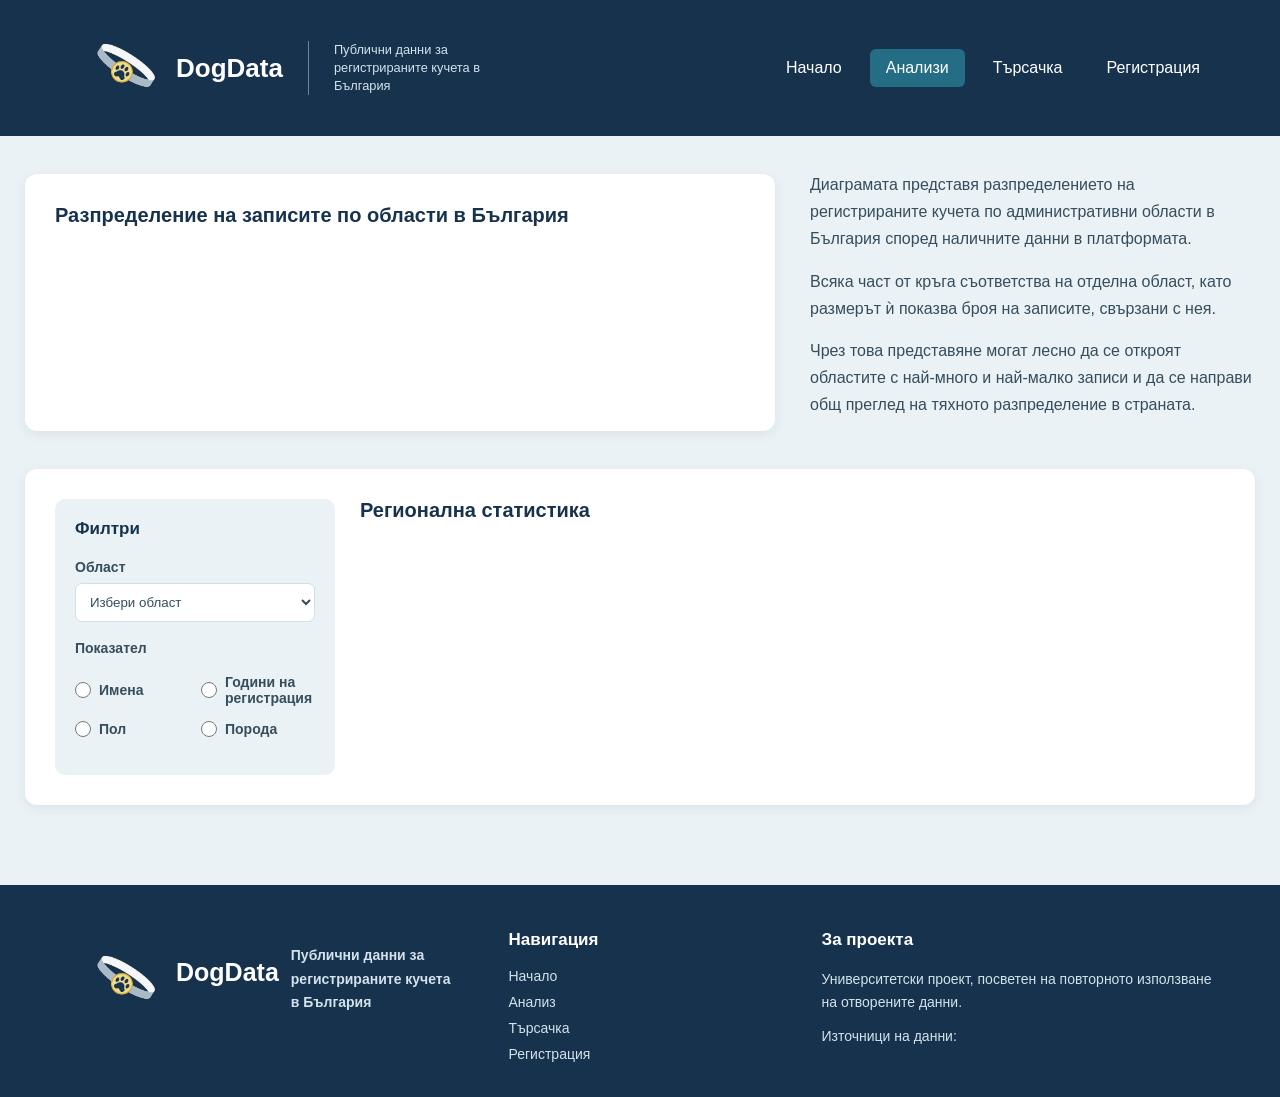
==== analyses.html @ 986627cc "Update search page and create analyses page" ====
<!DOCTYPE html>
<html lang="bg">

<head>
    <meta charset="UTF-8">
    <meta name="viewport" content="width=device-width, initial-scale=1.0">

    <title>
        DogData | Анализи
    </title>
    <!--Obshti stilove-->
    <link rel="stylesheet" href="css/style.css">
    <!--Стил на страницаа анализ-->
    <link rel="stylesheet" href="css/analyses.css">
</head>

<body>

    <header class="site-header">
        <div class="container">

            <a href="index.html" class="logo">
                <img src="images/logo.png" alt="DogData logo">
                DogData
            </a>

            <p class="header-description">
                Публични данни за регистрираните кучета в България
            </p>

            <nav class="main-nav">
                <a href="index.html">Начало</a>
                <a href="analyses.html" class="active">Анализи</a>
                <a href="search.html">Търсачка</a>
                <a href="registration.html">Регистрация</a>
            </nav>
        </div>
    </header>

    <main class="analyses-page">

        <div class="analyses-container">

            <section class="national-statistics">
                <div class="national-chart-card">
                    <h2>Разпределение на записите по области в България</h2>
                    <canvas id="nationalChart"></canvas>
                </div>

                <div class="national-description">
                     <p>
                        Диаграмата представя разпределението на регистрираните
                        кучета по административни области в България според
                        наличните данни в платформата.
                    </p>

                    <p>
                        Всяка част от кръга съответства на отделна област,
                        като размерът ѝ показва броя на записите,
                        свързани с нея.
                    </p>

                    <p>
                        Чрез това представяне могат лесно да се откроят
                        областите с най-много и най-малко записи и да се
                        направи общ преглед на тяхното разпределение в страната.
                    </p>
                </div>
            </section>

            <section class="regional-statistics">

    <div class="regional-content">

        <!-- Вътрешна карта с филтри -->
        <div class="regional-filters-card">
            <h3>Филтри</h3>

            <!--Izbor na oblast-->
            <div class="filter-group">
                <label for="regionSelect">Област</label>
                <select id="regionSelect">
                    <option value="">Избери област</option>
                </select>
            </div>

            <!--types of diagrams-->
            <div class="filter-group">
                <label>Показател</label>

                 <div class="filter-options">

            <label class="filter-option">
                <input type="radio" name="chartFilter" value="name">
                <span>Имена</span>
            </label>

            <label class="filter-option">
                <input type="radio" name="chartFilter" value="year">
                <span>Години на регистрация</span>
            </label>

            <label class="filter-option">
                <input type="radio" name="chartFilter" value="gender">
                <span>Пол</span>
            </label>

            <label class="filter-option">
                <input type="radio" name="chartFilter" value="breed">
                <span>Порода</span>
            </label>

        </div>
            </div>
        </div>

        <!-- Регионална диаграма -->
        <div class="regional-chart">
            <h2>Регионална статистика</h2>
            <canvas id="regionalChart"></canvas>
        </div>

    </div>

</section>

        </div>

    </main>

    <footer class="site-footer">
        <div class="footer-container">
            <!--first colon-->
            <div class="footer-about">
                <a href="index.html" class="logo">
                    <img src="images/logo.png" alt="DogData logo">
                    <h2>DogData</h2>


                    <p>
                        Публични данни за регистрираните кучета
                        в България
                    </p>
                </a>
            </div>
            <!--second colon-->
            <div class="footer-navigation">
                <h3>Навигация</h3>

                <a href="index.html">Начало</a>
                <a href="analyses.html">Анализ</a>
                <a href="search.html">Търсачка</a>
                <a href="registration.html">Регистрация</a>
            </div>

            <!--third colon-->
            <div class="footer-project">
                <h3>За проекта</h3>
                <!--add info-->
                <p>
                    Университетски проект, посветен на
                    повторното използване на отворените данни.
                </p>
                <!--add sources-->
                <p>Източници на данни:</p>
            </div>

        </div>

    </footer>


</body>
</html>
---- css/style.css ----
/*Osnovni nastroiki*/
*{
    margin: 0;
    padding: 0;
    box-sizing: border-box;
}

body {
    font-family: Arial, Helvetica, sans-serif;
    background-color: #EAF2F5;
}

/*Navigacia na lentata*/
.site-header{
    background-color: #17324D;
    padding: 18px 0;
}

/*Container za logoto i butonite */
.container{
    width: 90%;
    max-width: 1200px;
    margin: 0 auto;
    display: flex;
    justify-content: space-between;
    align-items: center;
    gap: 25px;
}

/*logo*/
.logo{
    display: flex;
    align-items: center;
    gap: 12px;
    color: #FFFFFF;
    font-size: 26px;
    font-weight: bold;
    text-decoration: none;
}

.logo img {

    width: 100px;
    height: 100px;
    object-fit: contain;
    transform: scale(1.4);
    transform-origin: left center;
}

/*Кратко описание до логото*/
.header-description{
    color: #D3E2EB;
    font-size: clamp(11px,1vw,14px);
    line-height: 1.4;
    max-width: 230px;
    margin: 0;
    padding-left: 25px;
    border-left: 1px solid rgba(255, 255, 255, 0.4);
    flex: 0 1 230px;
}

.main-nav{
    display: flex;
    gap: 12px;
    margin-left: auto;
}

@media (max-width:900px){
    .container{
        flex-wrap: wrap;
        justify-content: flex-start;
        row-gap: 15px;
    }

    .header-description{
        flex: 1 1 0;
        max-width: none;
        min-width: 0;
        margin: 0;
    }

    .main-nav{
        width: 100%;
        justify-content: center;
        flex-wrap: wrap;
        margin-left: 0;
    }
}


/*navigacionni butoni*/
.main-nav{
    display: flex;
    gap: 12px;
}

.main-nav a {
    color: #FFFFFF;
    text-decoration: none;
    padding: 10px 16px;
    border-radius: 6px;
    transition: background-color 0.3s;
}

.main-nav a:hover{
    background-color: #256D85;
}

/* Efect pri posochvane */
.main-nav a.active {
    background-color: #256D85;
}

/*Основна секция*/
.hero-section{
    width: 90%;
    max-width: 1200px;
    margin: 60px auto;
    display: flex;
    align-items: center;
    gap: 60px;
}

/*left part*/
.info-cards{
    flex: 1;
    display: flex;
    flex-direction: column;
    gap: 25px;
}

/*Външен вид на картите*/
.info-card{
    background-color: #FFFFFF;
    padding: 30px;
    border-radius: 12px;
    box-shadow: 0 4px 15px rgba(0, 0, 0, 0.06);
}

/*icona*/
.card-icon{
    font-size: 30px;
    margin-bottom: 12px;
}

/*Заглавие на картата*/
.info-card h2{
    color: #17324D;
    font-size: 21px;
    margin-bottom: 15px;
}

/*Голямо число или факт*/
.card-number{
    color: #256D85;
    font-size: 32px;
    font-weight: bold;
    margin-bottom: 10px;
}

/*Описание на картата*/
.card-description{
    color: #64748B;
    font-size: 14px;
    line-height: 1.6;
}

/*right part*/
.hero-content{
    flex: 1.2;
}

/*Снимка*/
.hero-image{
    width: 100%;
    height: 300px;
    object-fit: cover;
    border-radius: 12px;
    margin-bottom: 25px;
}

/*Zaglavie do snimkata*/
.hero-content h1{
    color: #526474;
    font-size: 16px;
    line-height: 1.7;
}

/*Описание*/
.hero-content p {
    color: #526474;
    font-size: 16px;
    line-height: 1.7;
}

/*footer*/
.site-footer{
    background-color: #17324D;
    color: #FFFFFF;
    margin-top: 80px;
    padding: 45px 0 0;
}

.footer-container{
    width: 90%;
    max-width: 1200px;
    margin: 0 auto;
    padding-bottom: 35px;
    display: grid;
    grid-template-columns: 1.2fr 0.8fr 1.2fr;
    gap: 50px;
}

.footer-about h2{
    font-size: 25px;
    margin-bottom: 15px;
}

.footer-container h3{
    font-size: 17px;
    margin-bottom: 18px;
}

.footer-container p {
    color: #D3E2EB;
    font-size: 14px;
    line-height: 1.7;
}

.footer-navigation{
    display: flex;
    flex-direction: column;
    align-items: flex-start;
    gap: 10px;
}

.footer-navigation h3{
    margin-bottom: 8px;
}

.footer-navigation a{
    color: #D3E2EB;
    text-decoration: none;
    font-size: 14px;
    transition: color 0.3s;
}

.footer-project p + p{
    margin-top: 10px;
}
.footer-bottom{
    border-top: 1px solid rgba(255, 255, 255, 0.15);
    text-align: center;
    padding: 18px 5%;
}

.footer-bottom p{
    color: #AFC2D0;
    font-size: 12px;
}


#dogsTable{
    border: 1px solid #17324D;
}
---- css/analyses.css ----
.national-statistics {
    display: grid;
    grid-template-columns: minmax(0, 750px) minmax(0, 1fr);
    gap: 35px;
    align-items: center;
    width: 100%;
    margin: 35px 0;
    padding: 0 25px;
}

.national-chart-card {
    background-color: #FFFFFF;
    padding: 30px;
    border-radius: 12px;
    box-shadow: 0 3px 12px rgba(23, 50, 77, 0.08);
}

.national-chart-card h2 {
    color: #17324D;
    font-size: 20px;
    margin: 0 0 20px;
}

/*Text*/
.national-description {
    color: #354D5D;
    font-size: 16px;
    line-height: 1.7;
}

.national-description p {
    margin: 0 0 15px;
}

/* Голяма външна карта */
.regional-statistics {
    width: 100%;
    margin: 35px 0;
    padding: 0 25px;
}

.regional-content {
    display: grid;
    grid-template-columns: 280px minmax(0, 1fr);
    gap: 25px;
    align-items: start;

    background-color: #FFFFFF;
    padding: 30px;
    border-radius: 12px;
    box-shadow: 0 3px 12px rgba(23, 50, 77, 0.08);
}

/* Лява част с диаграмата */
.regional-chart h2 {
    color: #17324D;
    font-size: 20px;
    margin: 0 0 25px;
}

/* Вътрешна карта с филтри */
.regional-filters-card {
    background-color: #EAF2F5;
    padding: 20px;
    border-radius: 10px;
}

.regional-filters-card h3 {
    color: #17324D;
    font-size: 17px;
    margin: 0 0 20px;
}

/* Полета за избор */
.filter-group {
    display: flex;
    flex-direction: column;
    gap: 8px;
    margin-bottom: 18px;
}

.filter-group label {
    color: #354D5D;
    font-size: 14px;
    font-weight: 600;
}

.filter-group select {
    width: 100%;
    padding: 10px;
    border: 1px solid #D2DEE5;
    border-radius: 7px;
    background-color: #FFFFFF;
    color: #354D5D;
}

/* Двете колони с отметки */
.filter-options {
    display: grid;
    grid-template-columns: repeat(2, minmax(0, 1fr));
    gap: 15px 12px;
    margin-top: 10px;
}

/* Отделна опция */
.filter-option {
    display: flex;
    align-items: center;
    gap: 8px;
    color: #354D5D;
    font-size: 14px;
    cursor: pointer;
}

/* Самата отметка */
.filter-option input[type="radio"] {
    width: 16px;
    height: 16px;
    margin: 0;
    accent-color: #256D85;
    cursor: pointer;
    flex-shrink: 0;
}
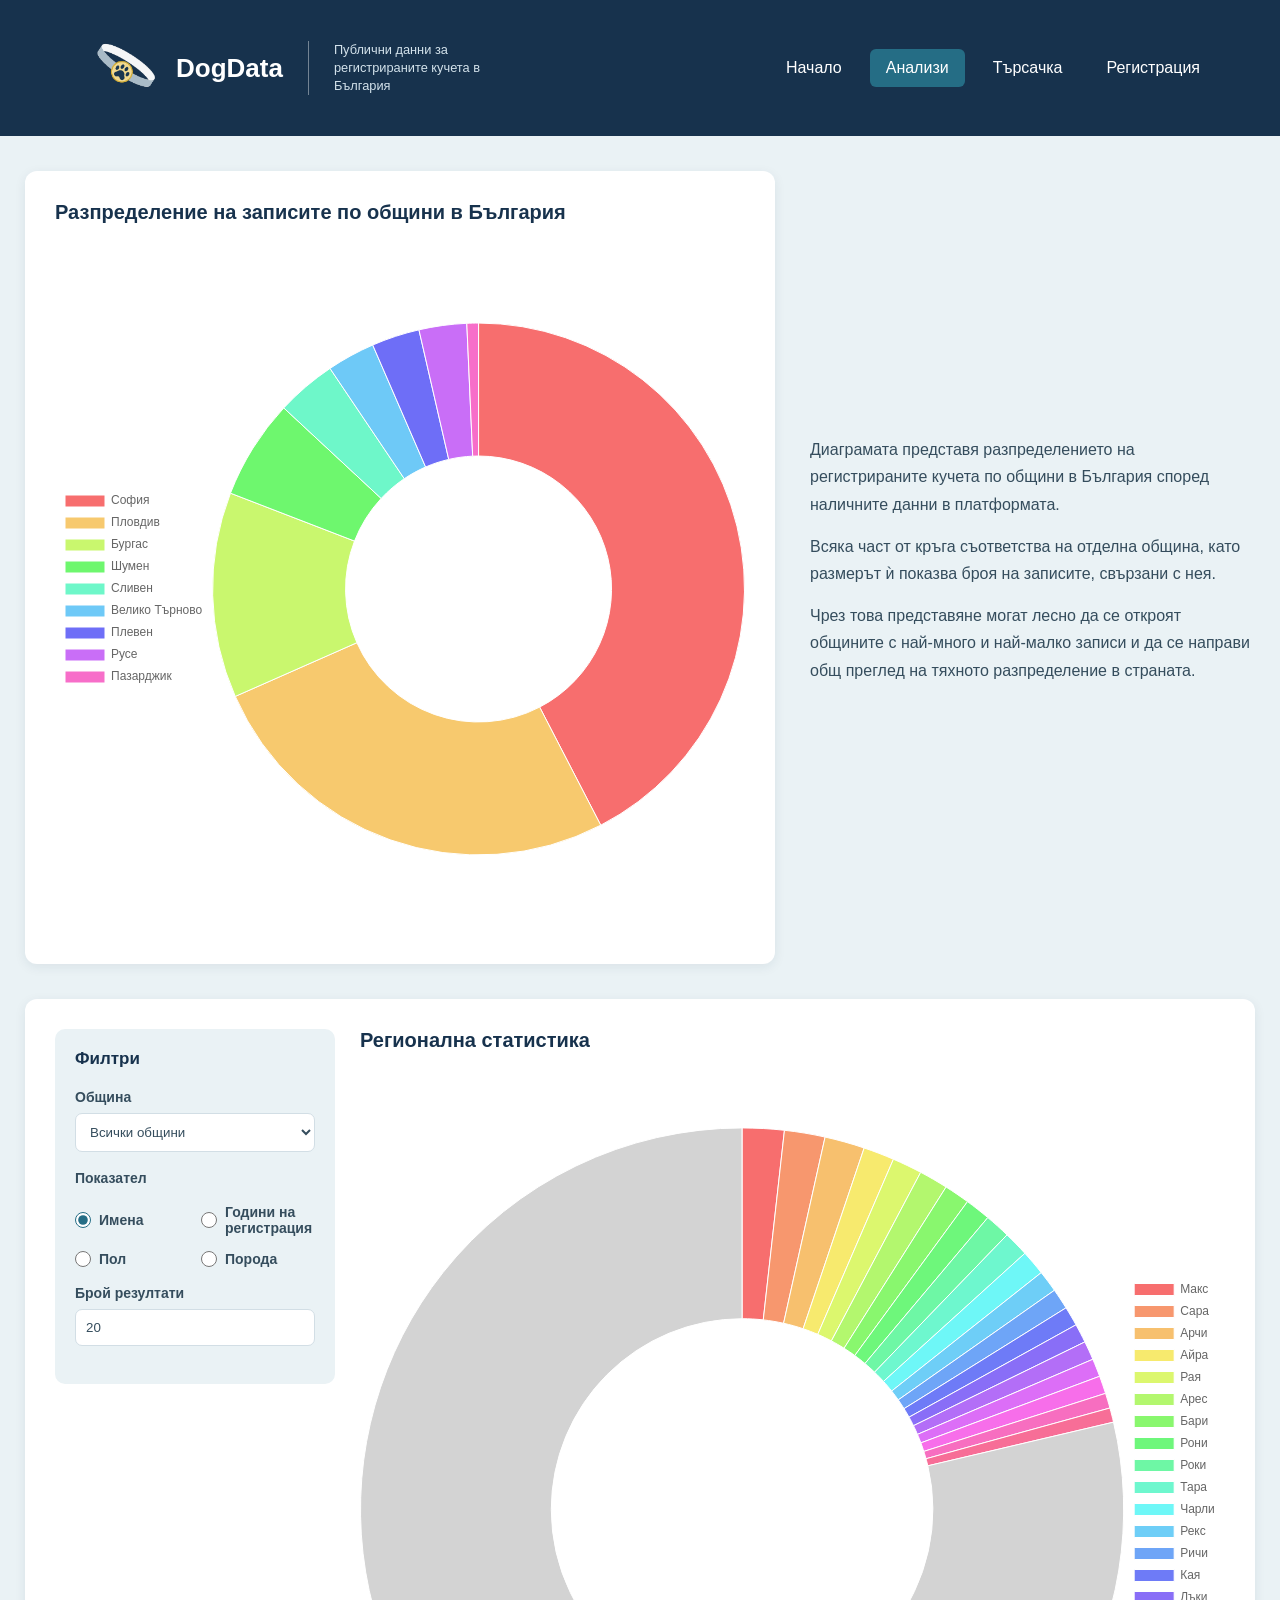
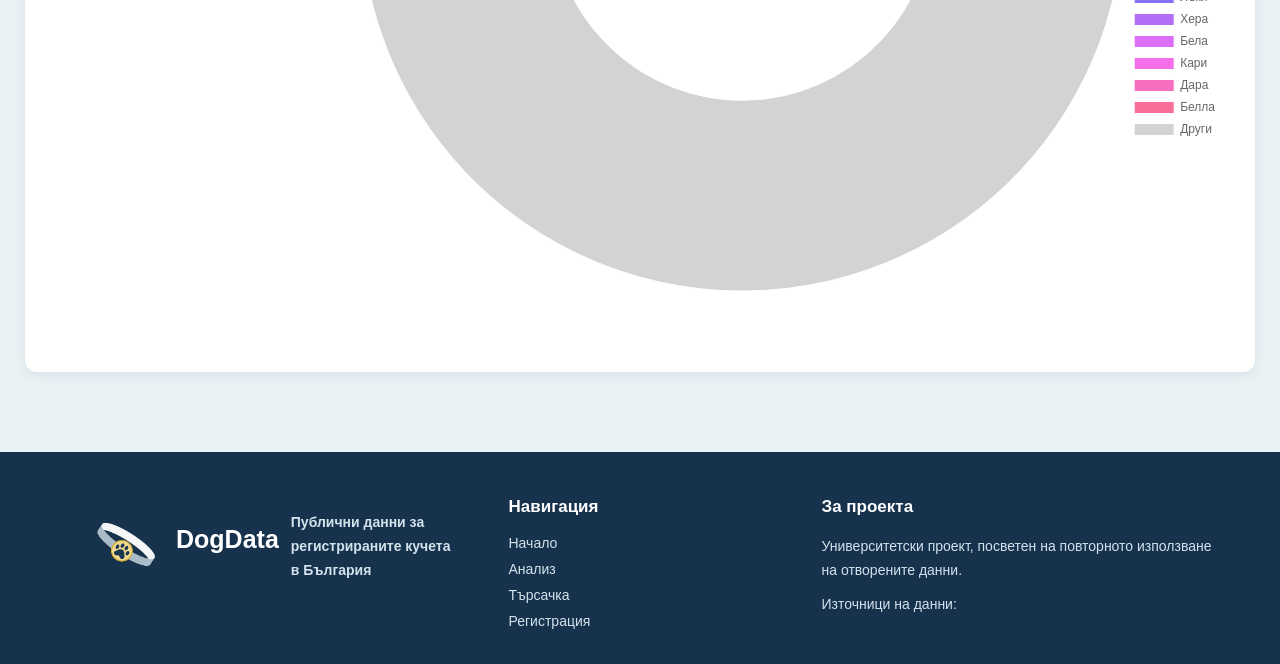
==== commit 37697ae9: "Added analyses functionality" ====
--- a/analyses.html
+++ b/analyses.html
@@ -43,26 +43,26 @@
 
             <section class="national-statistics">
                 <div class="national-chart-card">
-                    <h2>Разпределение на записите по области в България</h2>
+                    <h2>Разпределение на записите по общини в България</h2>
                     <canvas id="nationalChart"></canvas>
                 </div>
 
                 <div class="national-description">
-                     <p>
+                    <p>
                         Диаграмата представя разпределението на регистрираните
-                        кучета по административни области в България според
+                        кучета по общини в България според
                         наличните данни в платформата.
                     </p>
 
                     <p>
-                        Всяка част от кръга съответства на отделна област,
+                        Всяка част от кръга съответства на отделна община,
                         като размерът ѝ показва броя на записите,
                         свързани с нея.
                     </p>
 
                     <p>
                         Чрез това представяне могат лесно да се откроят
-                        областите с най-много и най-малко записи и да се
+                        общините с най-много и най-малко записи и да се
                         направи общ преглед на тяхното разпределение в страната.
                     </p>
                 </div>
@@ -70,63 +70,79 @@
 
             <section class="regional-statistics">
 
-    <div class="regional-content">
+                <div class="regional-content">
 
-        <!-- Вътрешна карта с филтри -->
-        <div class="regional-filters-card">
-            <h3>Филтри</h3>
+                    <!-- Вътрешна карта с филтри -->
+                    <div class="regional-filters-card">
+                        <h3>Филтри</h3>
 
-            <!--Izbor na oblast-->
-            <div class="filter-group">
-                <label for="regionSelect">Област</label>
-                <select id="regionSelect">
-                    <option value="">Избери област</option>
-                </select>
-            </div>
+                        <!--Izbor na oblast-->
+                        <div class="filter-group">
+                            <label for="regionSelect">Община</label>
+                            <select id="regionSelect" onchange="updateRegionalChart()">
+                                <option value="%">Всички общини</option>
+                            </select>
+                        </div>
 
-            <!--types of diagrams-->
-            <div class="filter-group">
-                <label>Показател</label>
+                        <!--types of diagrams-->
+                        <div class="filter-group">
+                            <label>Показател</label>
 
-                 <div class="filter-options">
+                            <div class="filter-options">
 
-            <label class="filter-option">
-                <input type="radio" name="chartFilter" value="name">
-                <span>Имена</span>
-            </label>
+                                <label class="filter-option">
+                                    <input type="radio" name="chartFilter" value="name" onchange="updateRegionalChart()"
+                                        checked>
+                                    <span>Имена</span>
+                                </label>
 
-            <label class="filter-option">
-                <input type="radio" name="chartFilter" value="year">
-                <span>Години на регистрация</span>
-            </label>
+                                <label class="filter-option">
+                                    <input type="radio" name="chartFilter" value="year"
+                                        onchange="updateRegionalChart()">
+                                    <span>Години на регистрация</span>
+                                </label>
 
-            <label class="filter-option">
-                <input type="radio" name="chartFilter" value="gender">
-                <span>Пол</span>
-            </label>
+                                <label class="filter-option">
+                                    <input type="radio" name="chartFilter" value="gender"
+                                        onchange="updateRegionalChart()">
+                                    <span>Пол</span>
+                                </label>
 
-            <label class="filter-option">
-                <input type="radio" name="chartFilter" value="breed">
-                <span>Порода</span>
-            </label>
+                                <label class="filter-option">
+                                    <input type="radio" name="chartFilter" value="breed"
+                                        onchange="updateRegionalChart()">
+                                    <span>Порода</span>
+                                </label>
 
-        </div>
-            </div>
-        </div>
+                            </div>
+                        </div>
 
-        <!-- Регионална диаграма -->
-        <div class="regional-chart">
-            <h2>Регионална статистика</h2>
-            <canvas id="regionalChart"></canvas>
-        </div>
+                        <!-- Брой резултати -->
+                        <div class="filter-group">
+                            <label for="limitInput">Брой резултати</label>
 
-    </div>
+                            <input type="text" id="limitInput" placeholder="Лимит..." oninput="updateRegionalChart()"
+                                value="20">
+                        </div>
+                    </div>
 
-</section>
+                    <!-- Регионална диаграма -->
+                    <div class="regional-chart">
+                        <h2>Регионална статистика</h2>
+                        <canvas id="regionalChart"></canvas>
+                    </div>
+
+                </div>
+
+            </section>
 
         </div>
 
     </main>
+
+    <script src="libs/chart.umd.min.js"></script>
+    <script src="libs/sql-wasm-inline.js"></script>
+    <script src="scripts/analyses.js"></script>
 
     <footer class="site-footer">
         <div class="footer-container">
@@ -171,4 +187,5 @@
 
 
 </body>
+
 </html>
--- a/css/analyses.css
+++ b/css/analyses.css
@@ -85,6 +85,7 @@
     font-weight: 600;
 }
 
+.filter-group input,
 .filter-group select {
     width: 100%;
     padding: 10px;
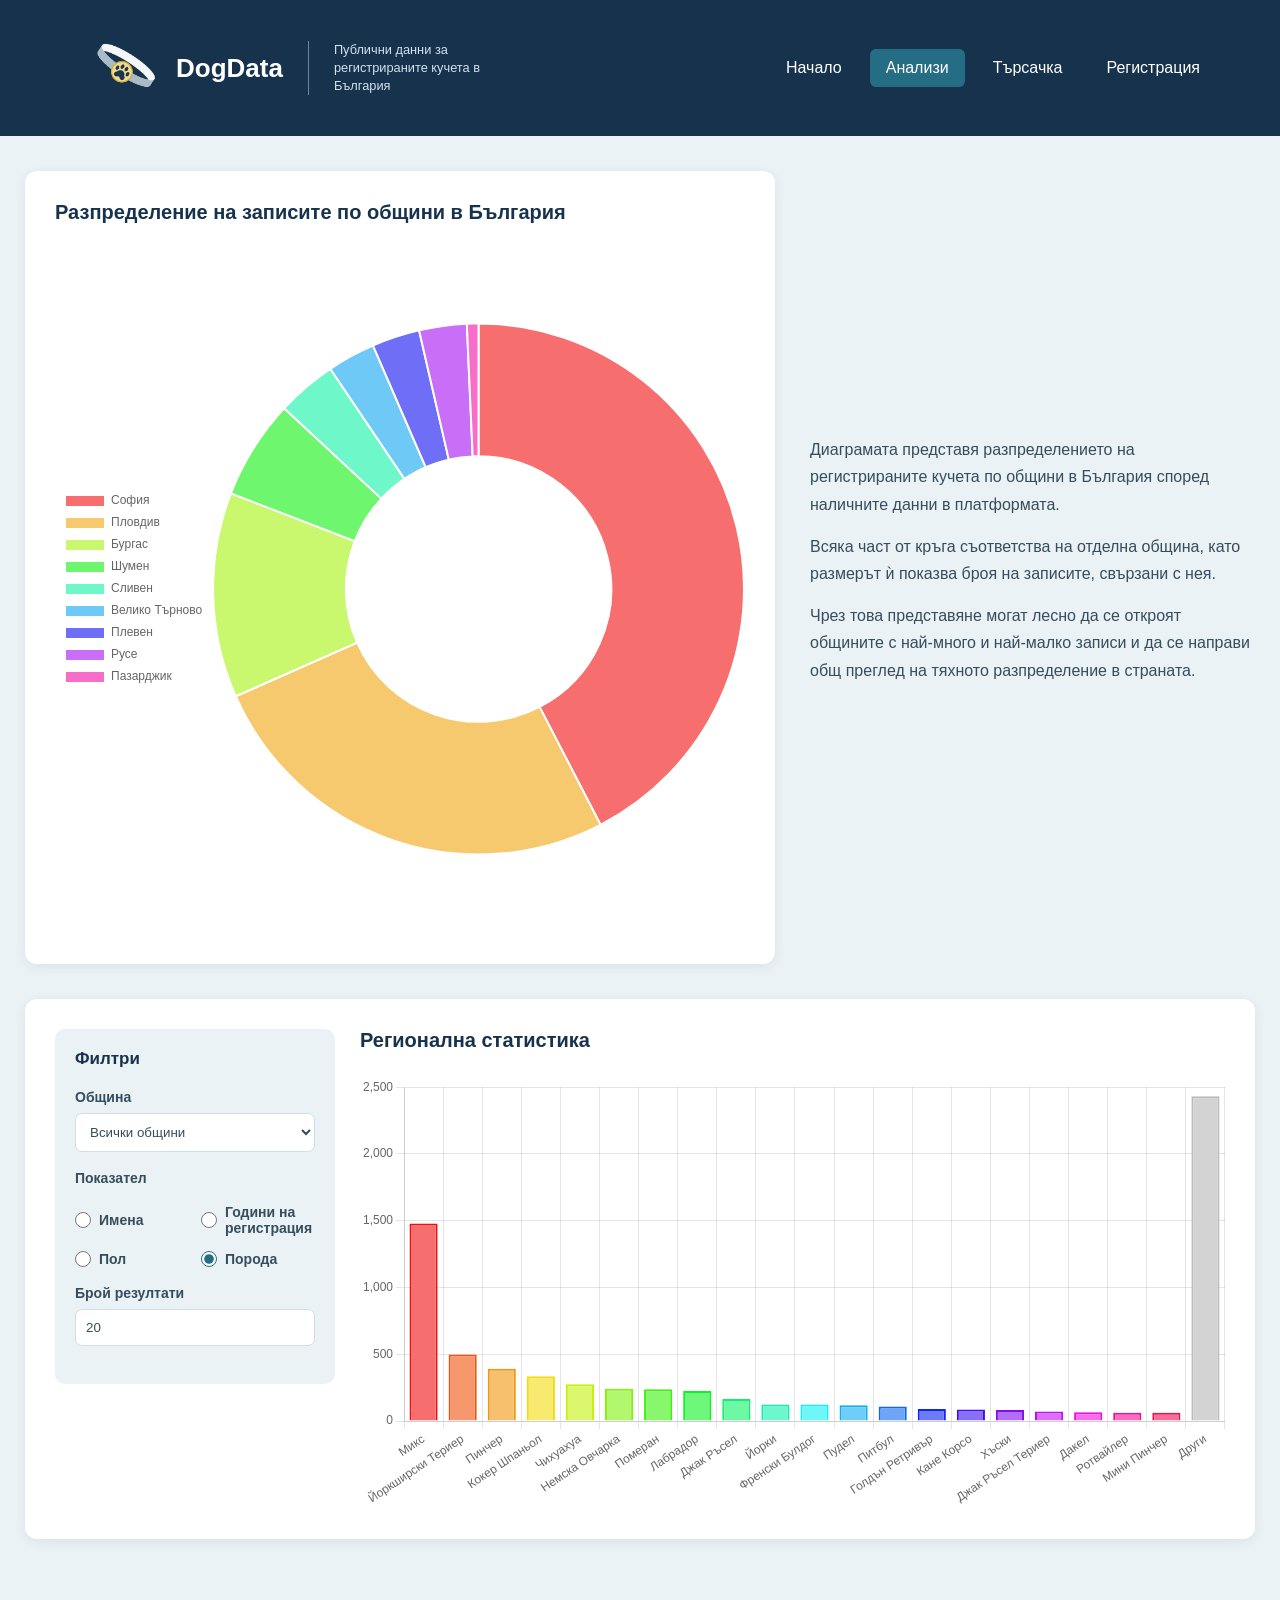
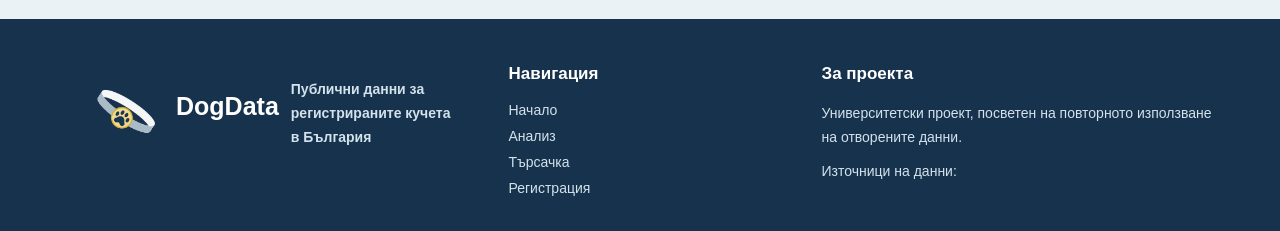
==== commit 8e2406db: "Different analysis filters now show different chart types" ====
--- a/analyses.html
+++ b/analyses.html
@@ -91,8 +91,8 @@
                             <div class="filter-options">
 
                                 <label class="filter-option">
-                                    <input type="radio" name="chartFilter" value="name" onchange="updateRegionalChart()"
-                                        checked>
+                                    <input type="radio" name="chartFilter" value="name"
+                                        onchange="updateRegionalChart()">
                                     <span>Имена</span>
                                 </label>
 
@@ -110,7 +110,7 @@
 
                                 <label class="filter-option">
                                     <input type="radio" name="chartFilter" value="breed"
-                                        onchange="updateRegionalChart()">
+                                        onchange="updateRegionalChart()" checked>
                                     <span>Порода</span>
                                 </label>
 
--- a/css/analyses.css
+++ b/css/analyses.css
@@ -56,6 +56,11 @@
     color: #17324D;
     font-size: 20px;
     margin: 0 0 25px;
+}
+
+.regional-content canvas {
+    max-height: 500px;
+    width: 100%;
 }
 
 /* Вътрешна карта с филтри */
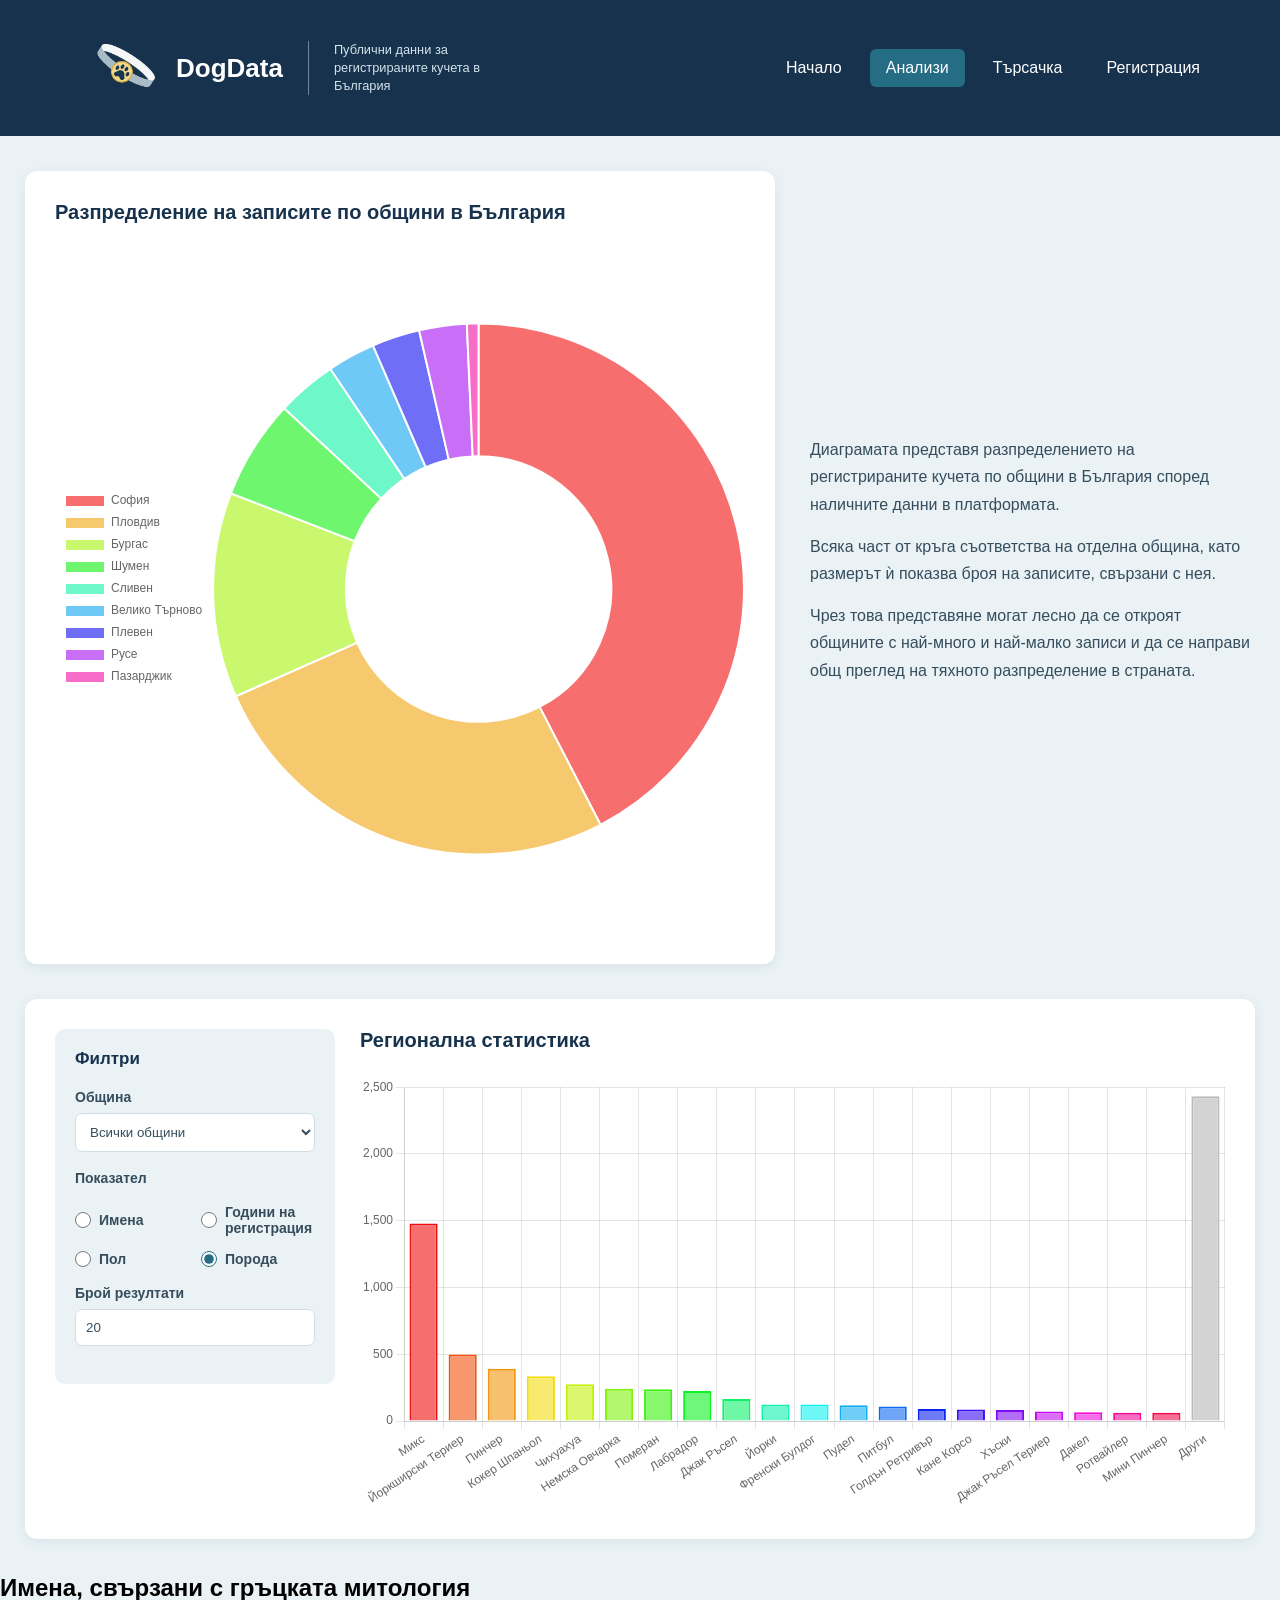
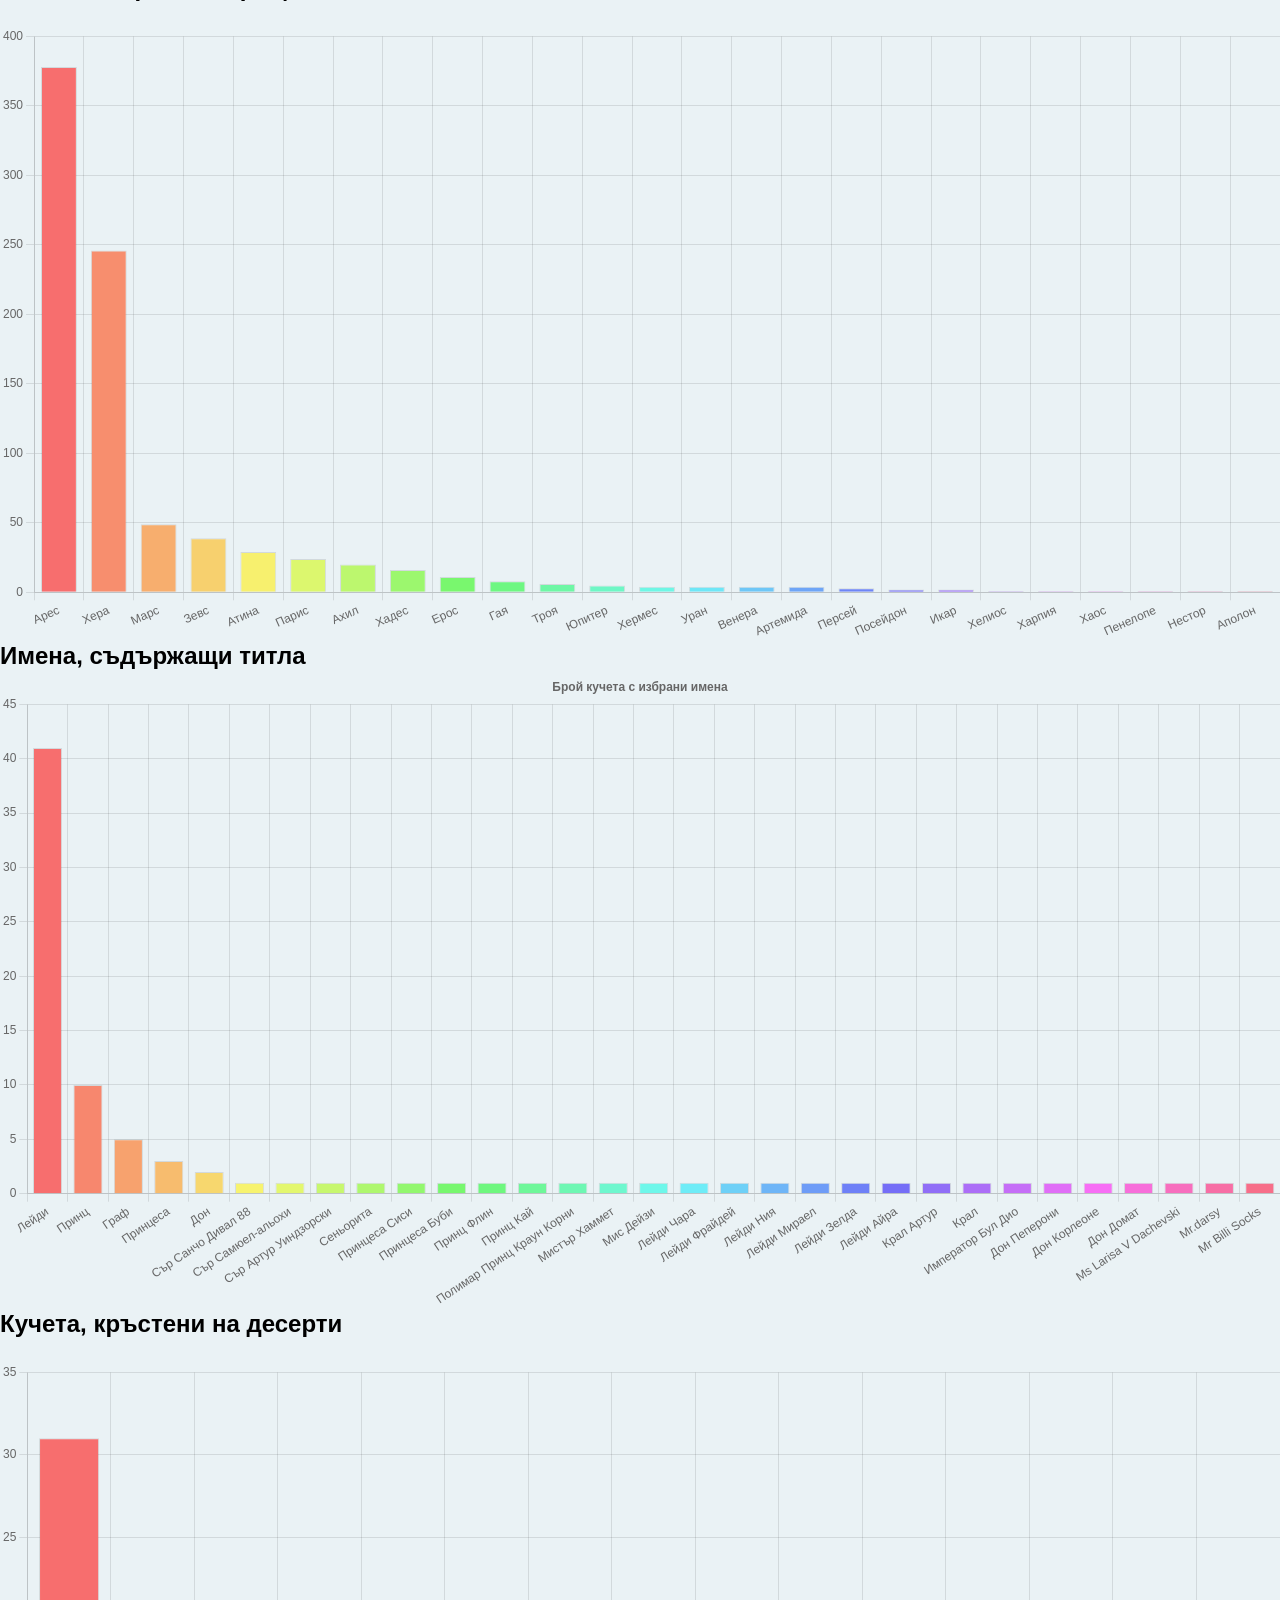
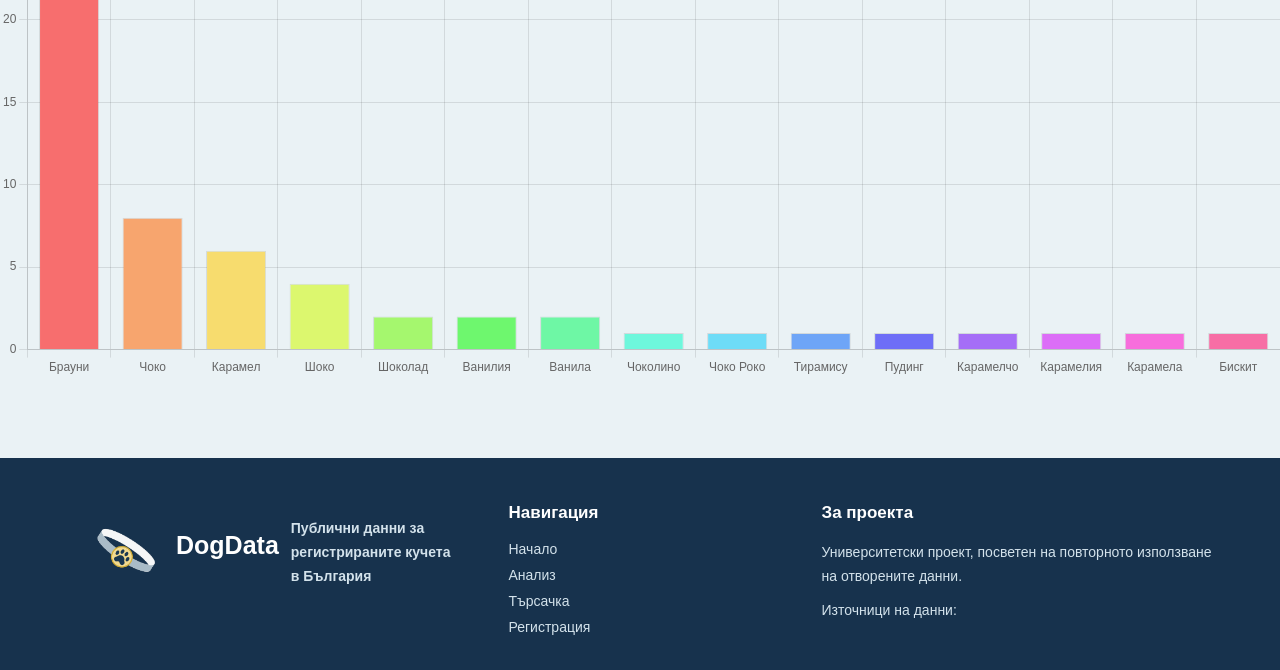
==== commit 9673805a: "Added some name analyses" ====
--- a/analyses.html
+++ b/analyses.html
@@ -134,6 +134,21 @@
 
                 </div>
 
+            </section>
+
+            <section class="name-statistics">
+                <div class="name-content">
+                    <h2>Имена, свързани с гръцката митология</h2>
+                    <canvas id="greekChart"></canvas>
+
+                    <h2>Имена, съдържащи титла</h2>
+                    <canvas id="royalTitleChart"></canvas>
+
+                    <h2>Кучета, кръстени на десерти</h2>
+                    <canvas id="dessertChart"></canvas>
+                </div>
+
+               
             </section>
 
         </div>
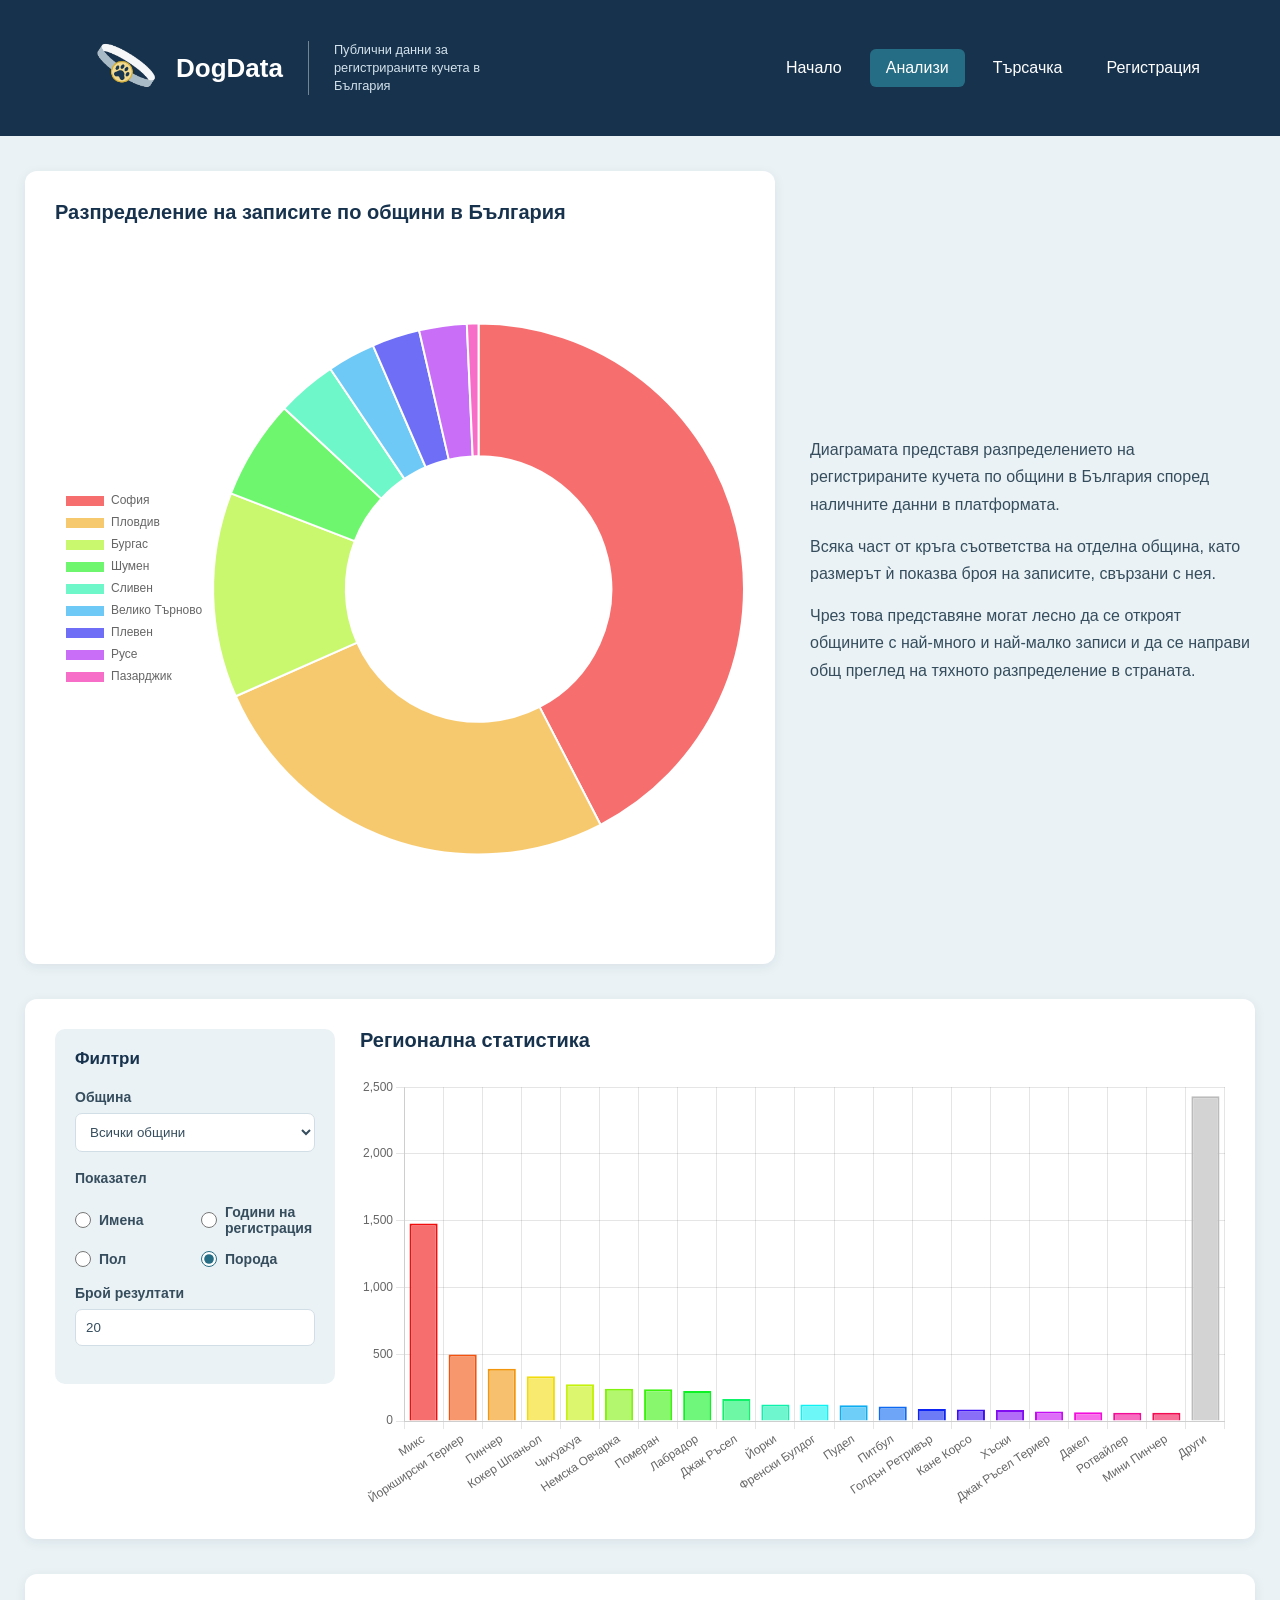
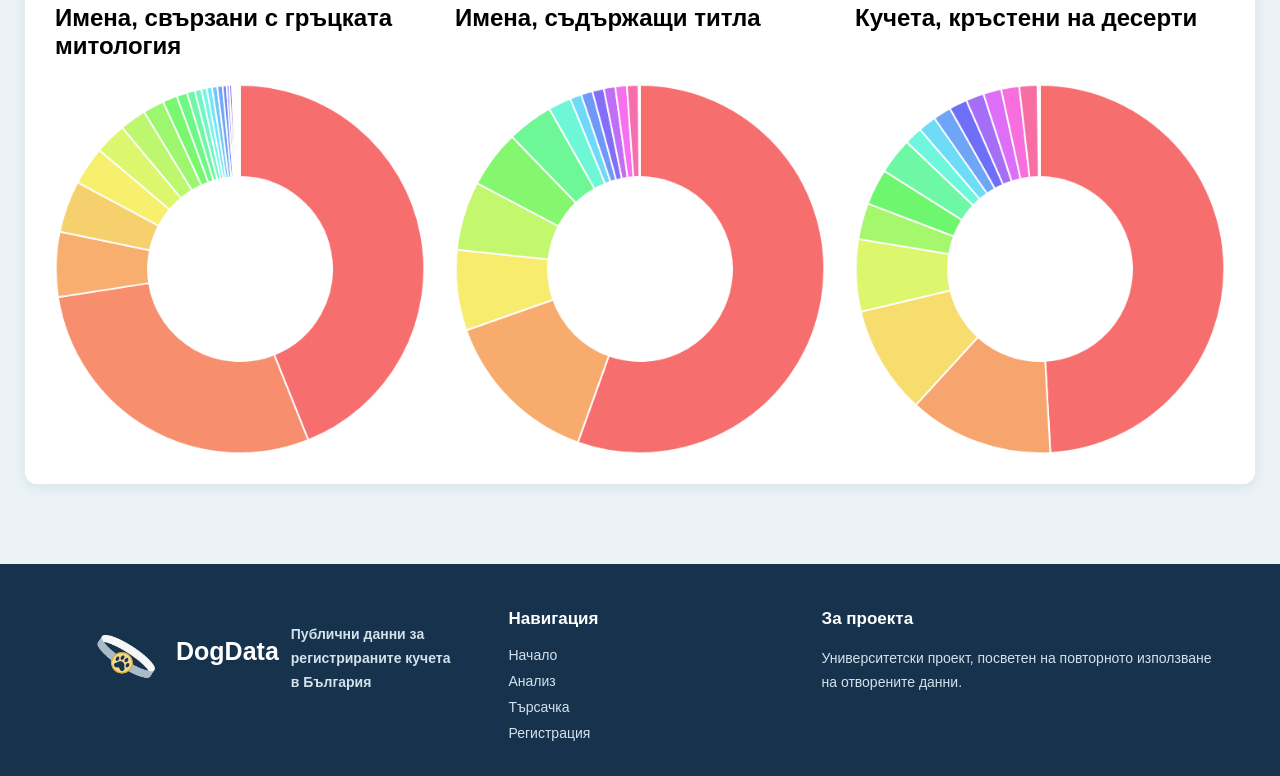
==== commit 4bd78d38: "Fixed new analysis graphs, added registration info" ====
--- a/analyses.html
+++ b/analyses.html
@@ -139,16 +139,13 @@
             <section class="name-statistics">
                 <div class="name-content">
                     <h2>Имена, свързани с гръцката митология</h2>
+                    <h2>Имена, съдържащи титла</h2>
+                    <h2>Кучета, кръстени на десерти</h2>
                     <canvas id="greekChart"></canvas>
-
-                    <h2>Имена, съдържащи титла</h2>
                     <canvas id="royalTitleChart"></canvas>
-
-                    <h2>Кучета, кръстени на десерти</h2>
                     <canvas id="dessertChart"></canvas>
                 </div>
 
-               
             </section>
 
         </div>
@@ -192,8 +189,6 @@
                     Университетски проект, посветен на
                     повторното използване на отворените данни.
                 </p>
-                <!--add sources-->
-                <p>Източници на данни:</p>
             </div>
 
         </div>
--- a/css/analyses.css
+++ b/css/analyses.css
@@ -33,6 +33,7 @@
 }
 
 /* Голяма външна карта */
+.name-statistics,
 .regional-statistics {
     width: 100%;
     margin: 35px 0;
@@ -51,6 +52,18 @@
     box-shadow: 0 3px 12px rgba(23, 50, 77, 0.08);
 }
 
+.name-content {
+    display: grid;
+    grid-template-rows: 50px minmax(0, 1fr);
+    grid-template-columns: repeat(3, minmax(0, 1fr));
+    gap: 30px;
+
+    background-color: #FFFFFF;
+    padding: 30px;
+    border-radius: 12px;
+    box-shadow: 0 3px 12px rgba(23, 50, 77, 0.08);
+}
+
 /* Лява част с диаграмата */
 .regional-chart h2 {
     color: #17324D;
@@ -61,6 +74,12 @@
 .regional-content canvas {
     max-height: 500px;
     width: 100%;
+}
+
+.name-content canvas {
+    width: 100% !important;
+    height: auto !important;
+    aspect-ratio: 1 / 1;
 }
 
 /* Вътрешна карта с филтри */
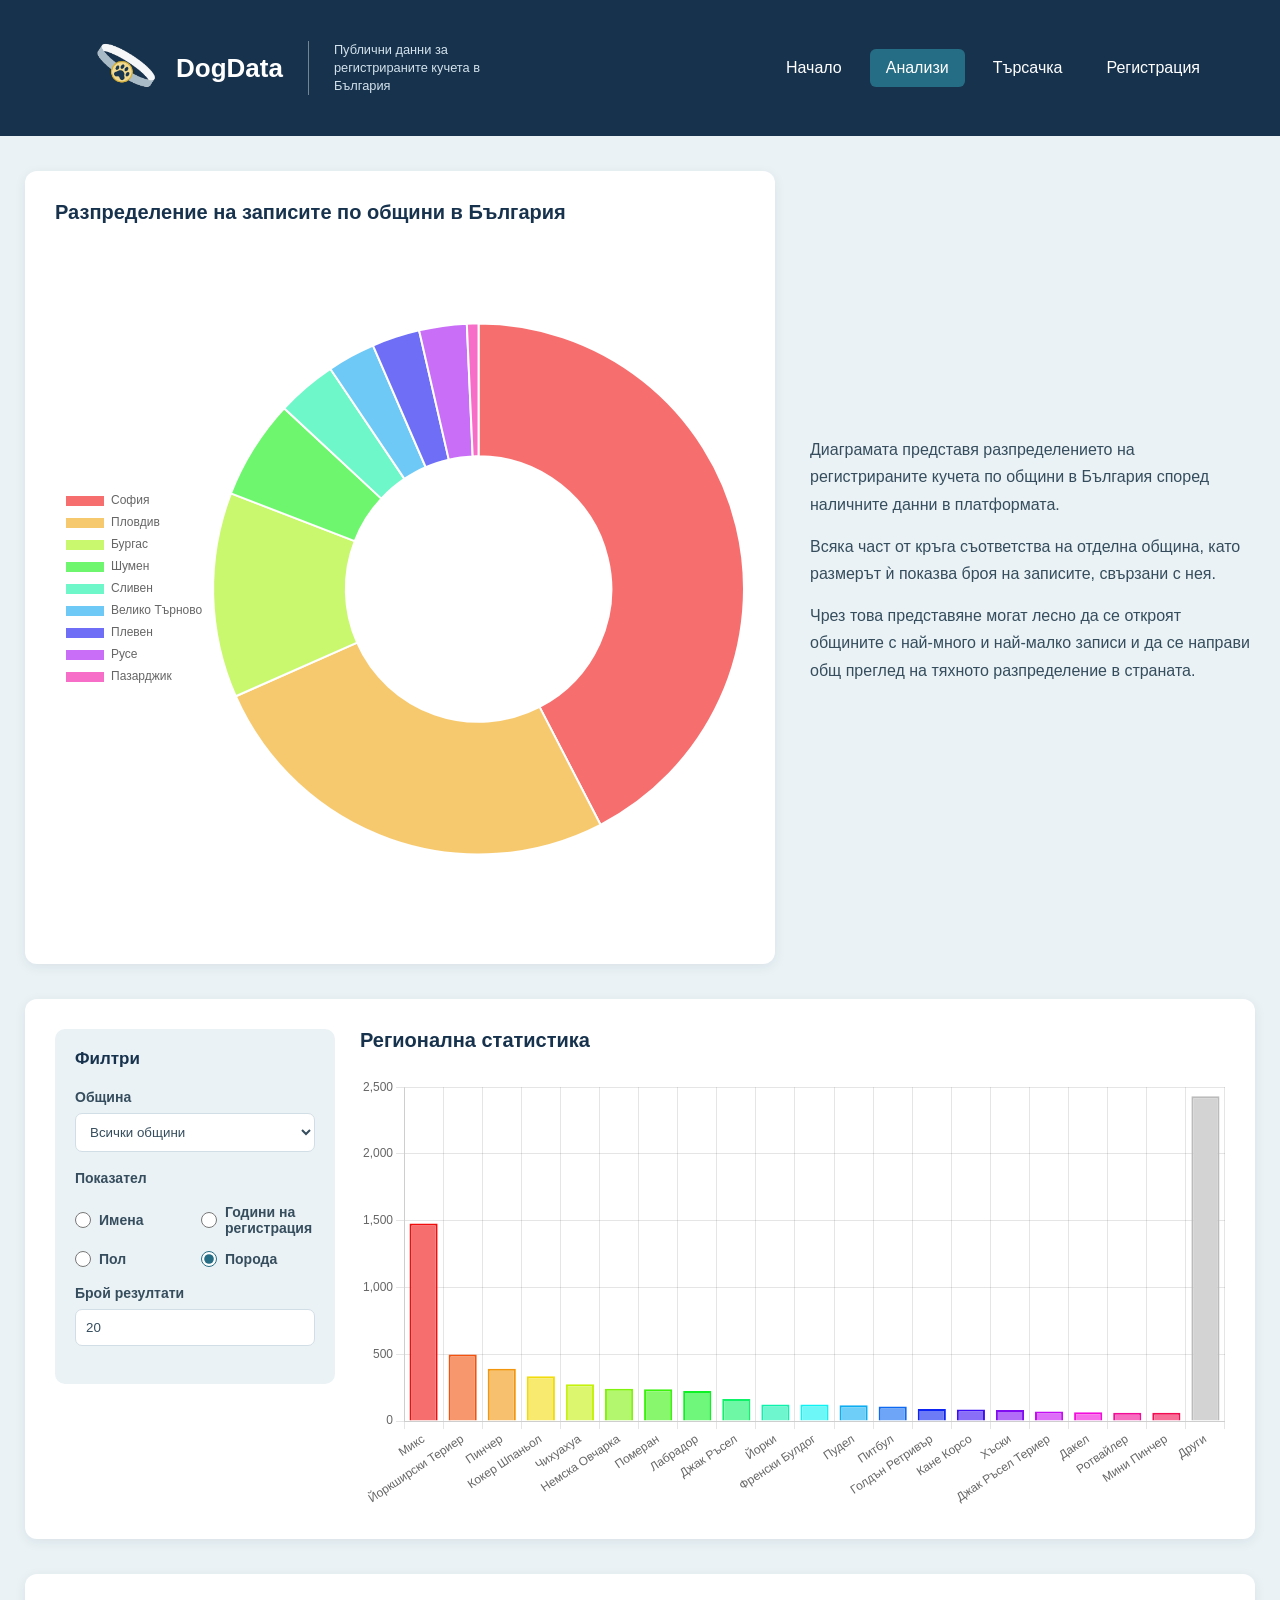
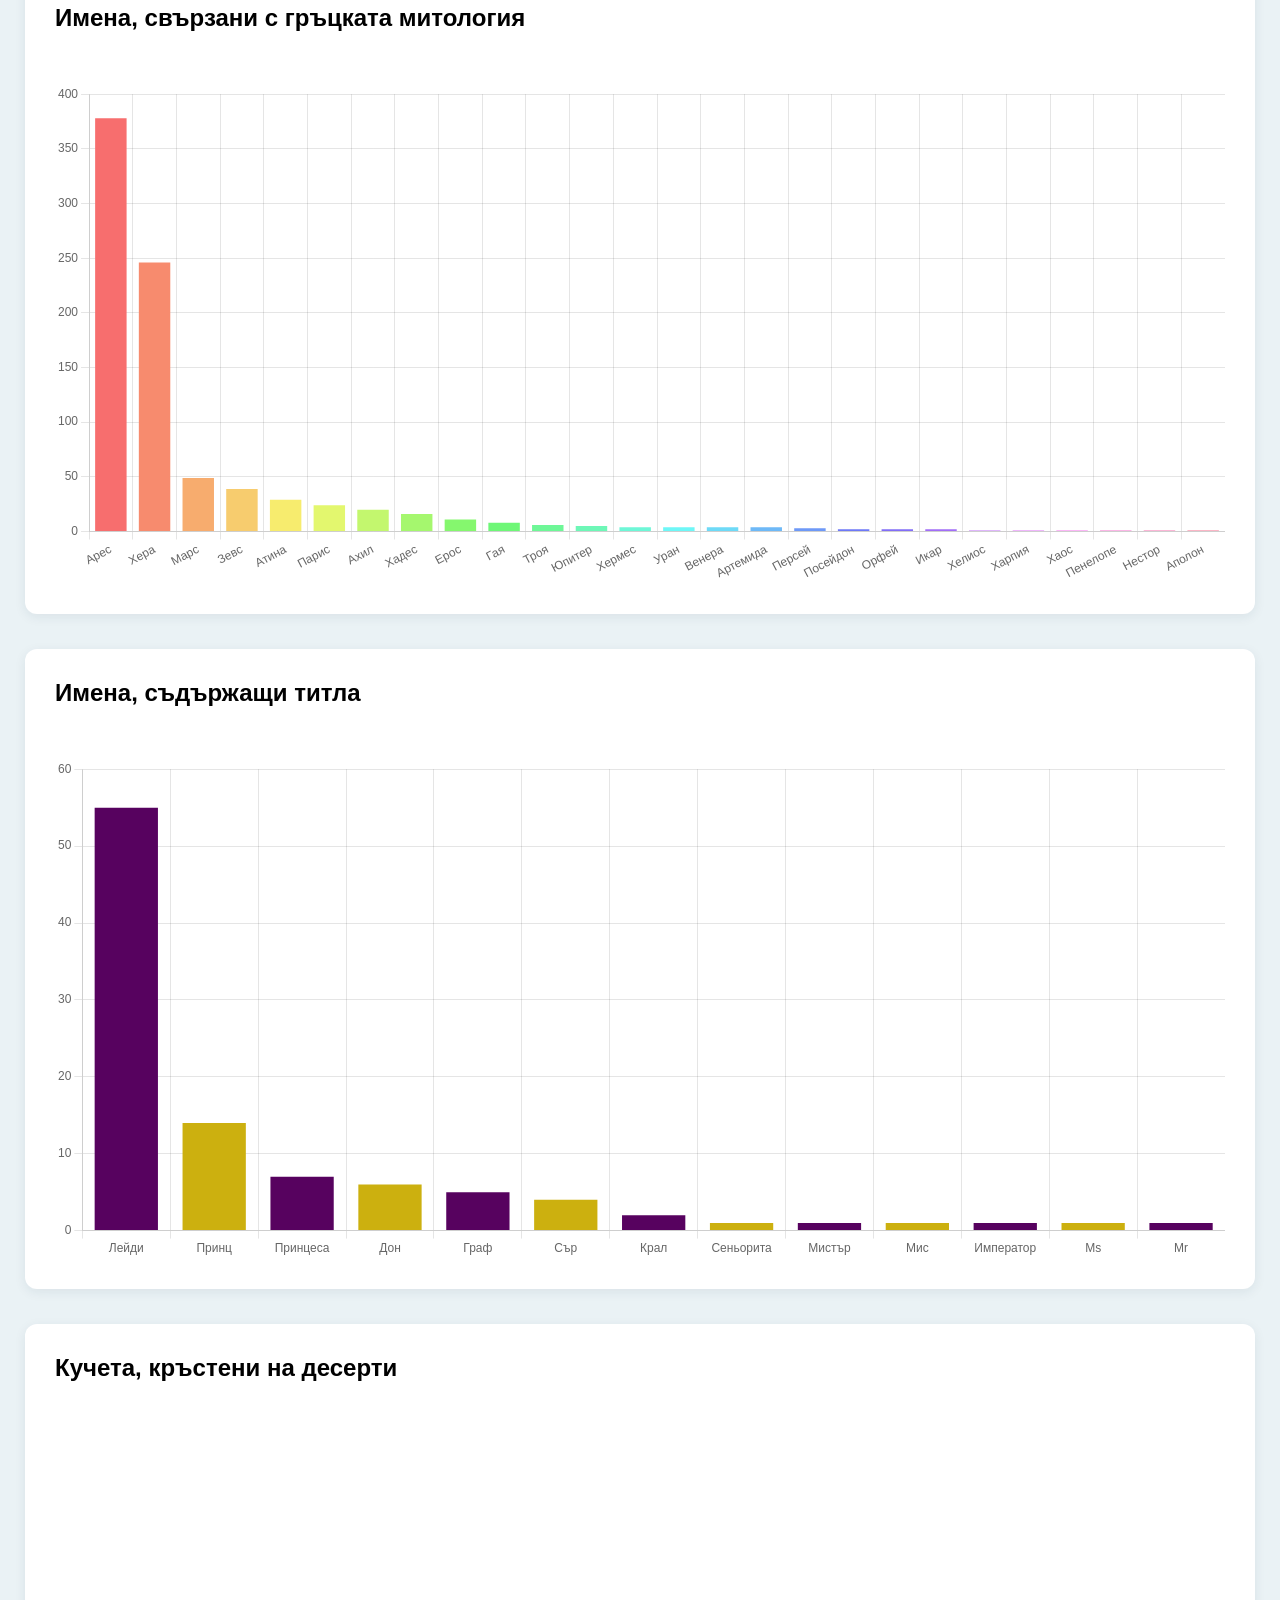
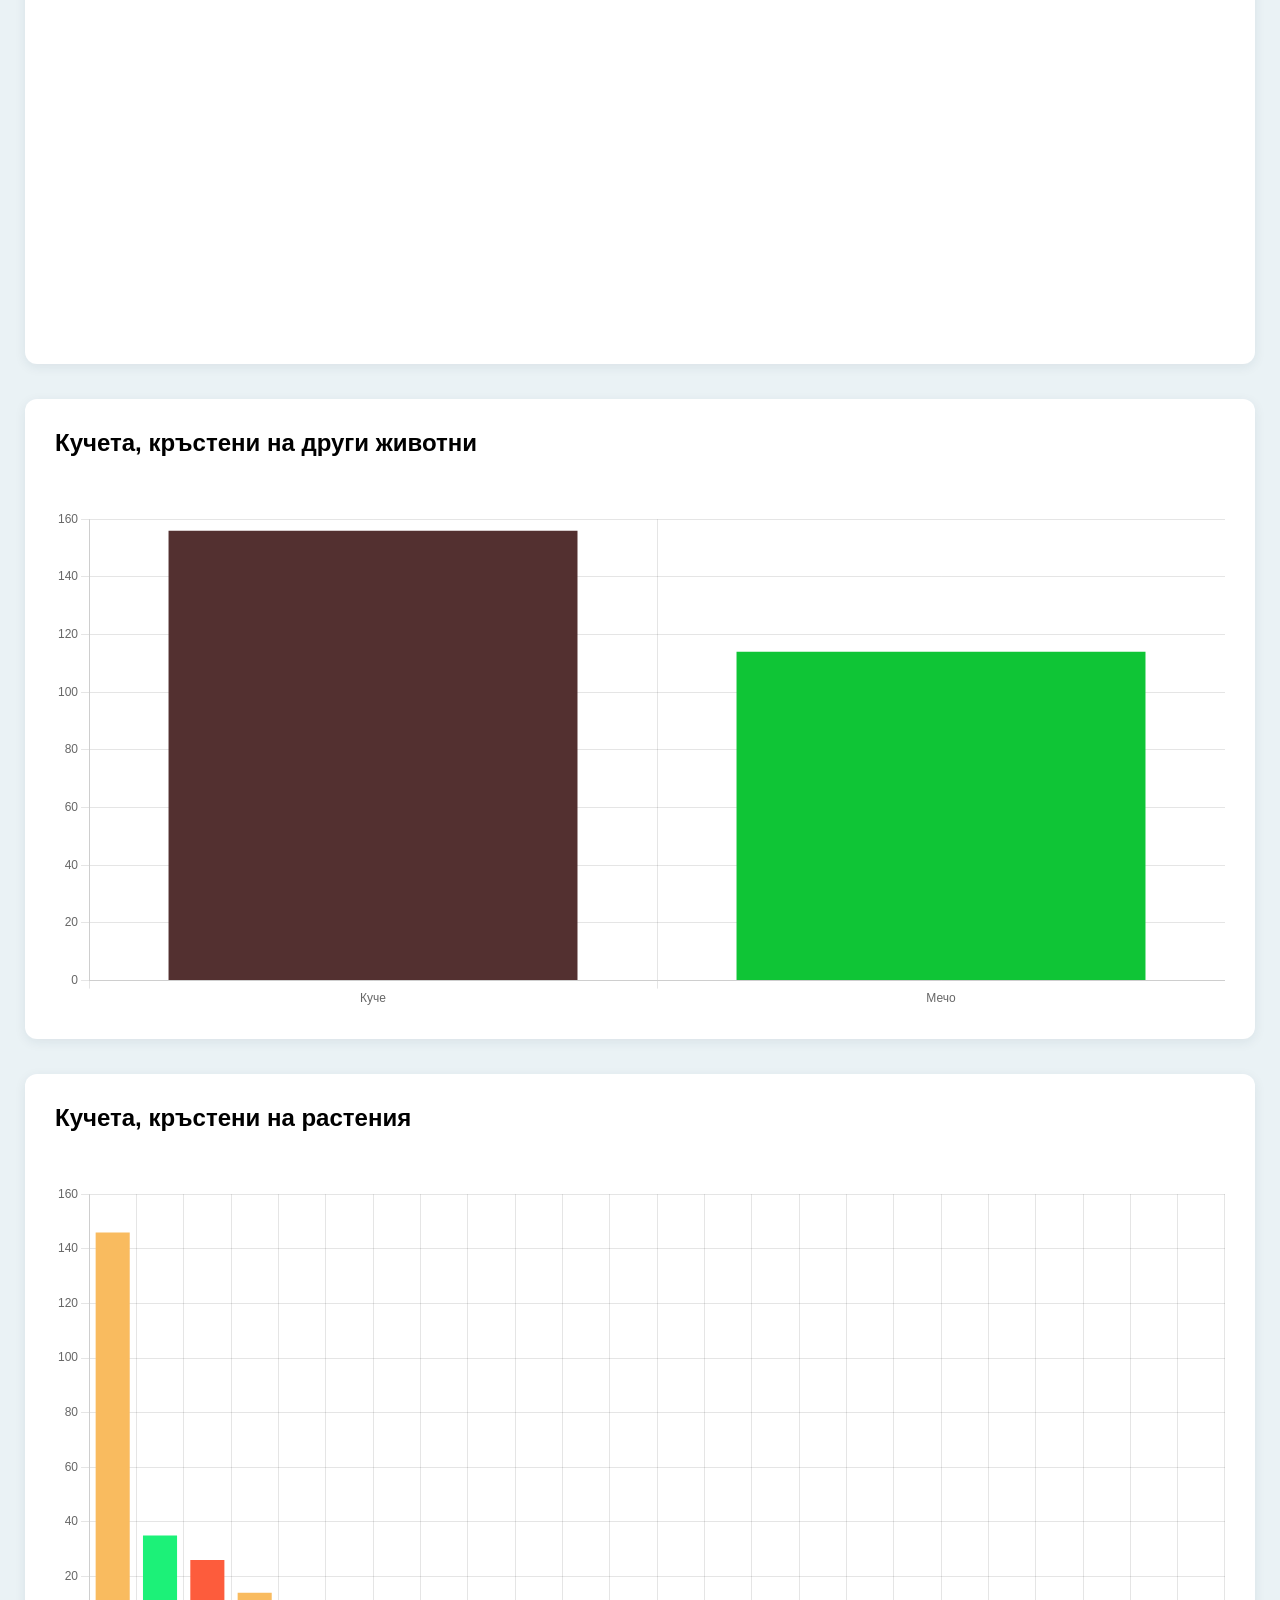
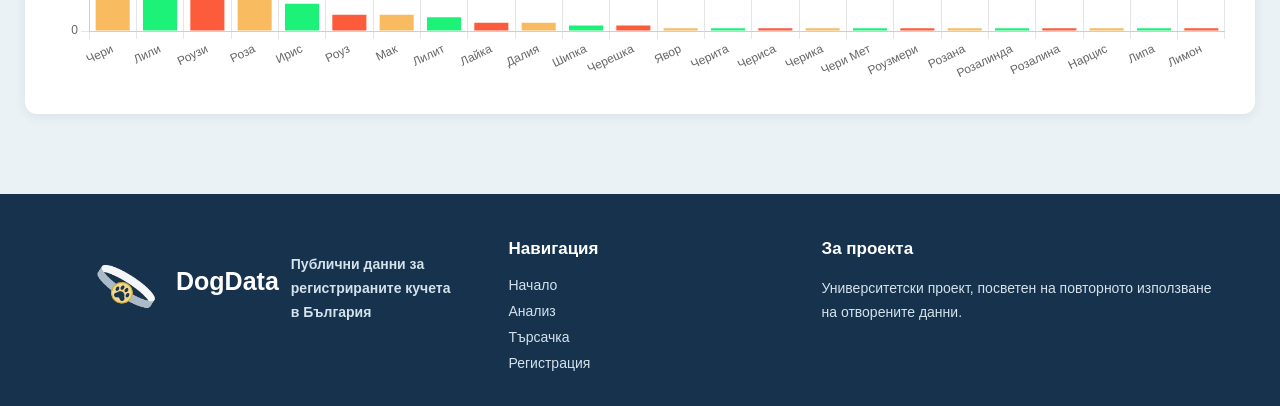
==== commit 930c0c8b: "Problem with dessert chart" ====
--- a/analyses.html
+++ b/analyses.html
@@ -139,13 +139,36 @@
             <section class="name-statistics">
                 <div class="name-content">
                     <h2>Имена, свързани с гръцката митология</h2>
+                    <canvas id="greekChart"></canvas>
+                </div>
+            </section>
+
+            <section class="name-statistics">
+                <div class="name-content">
                     <h2>Имена, съдържащи титла</h2>
+                    <canvas id="royalTitleChart"></canvas>
+                </div>
+            </section>
+
+            <section class="name-statistics">
+                <div class="name-content">
                     <h2>Кучета, кръстени на десерти</h2>
-                    <canvas id="greekChart"></canvas>
-                    <canvas id="royalTitleChart"></canvas>
                     <canvas id="dessertChart"></canvas>
                 </div>
-
+            </section>
+
+            <section class="name-statistics">
+                <div class="name-content">
+                    <h2>Кучета, кръстени на други животни</h2>
+                    <canvas id="animalChart"></canvas>
+                </div>
+            </section>
+
+            <section class="name-statistics">
+                <div class="name-content">
+                    <h2>Кучета, кръстени на растения</h2>
+                    <canvas id="plantChart"></canvas>
+                </div>
             </section>
 
         </div>
--- a/css/analyses.css
+++ b/css/analyses.css
@@ -55,7 +55,6 @@
 .name-content {
     display: grid;
     grid-template-rows: 50px minmax(0, 1fr);
-    grid-template-columns: repeat(3, minmax(0, 1fr));
     gap: 30px;
 
     background-color: #FFFFFF;
@@ -71,16 +70,17 @@
     margin: 0 0 25px;
 }
 
+.name-content canvas,
 .regional-content canvas {
     max-height: 500px;
     width: 100%;
 }
 
-.name-content canvas {
+/* .name-content canvas {
     width: 100% !important;
     height: auto !important;
     aspect-ratio: 1 / 1;
-}
+} */
 
 /* Вътрешна карта с филтри */
 .regional-filters-card {
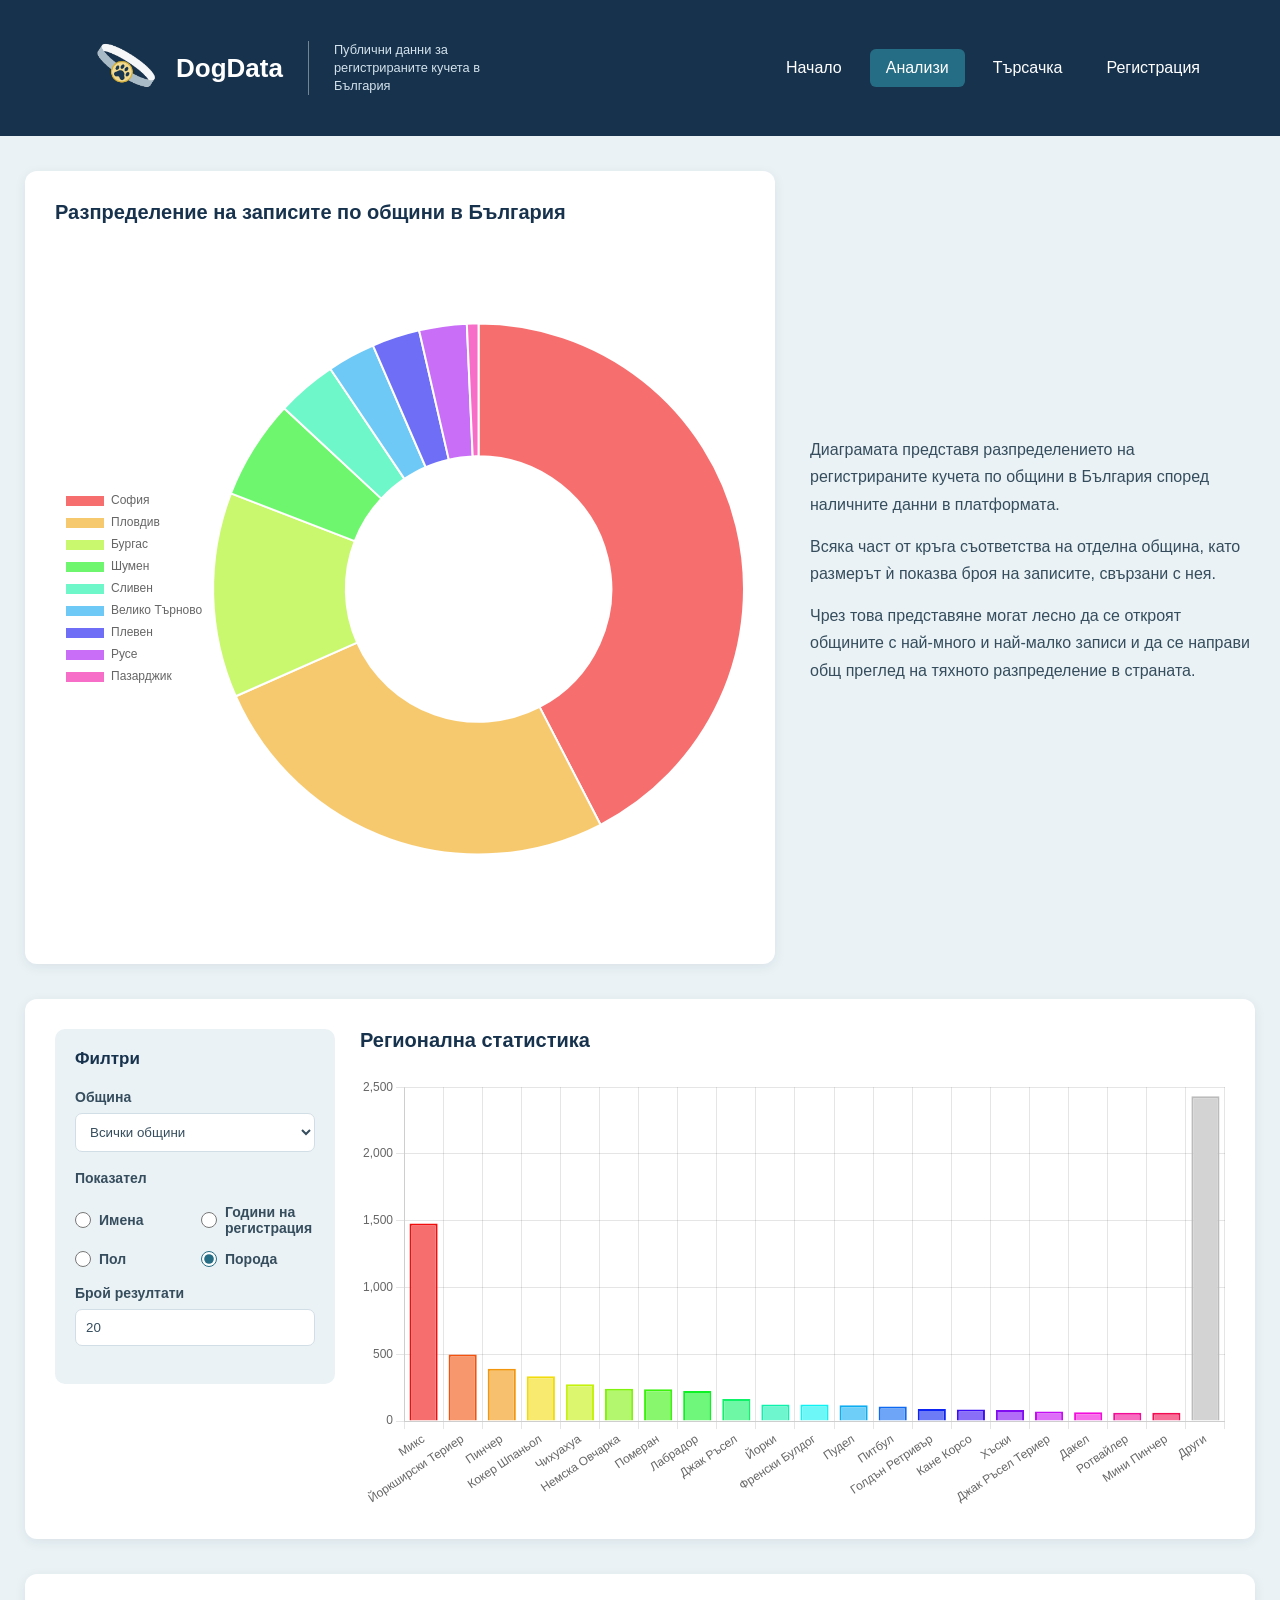
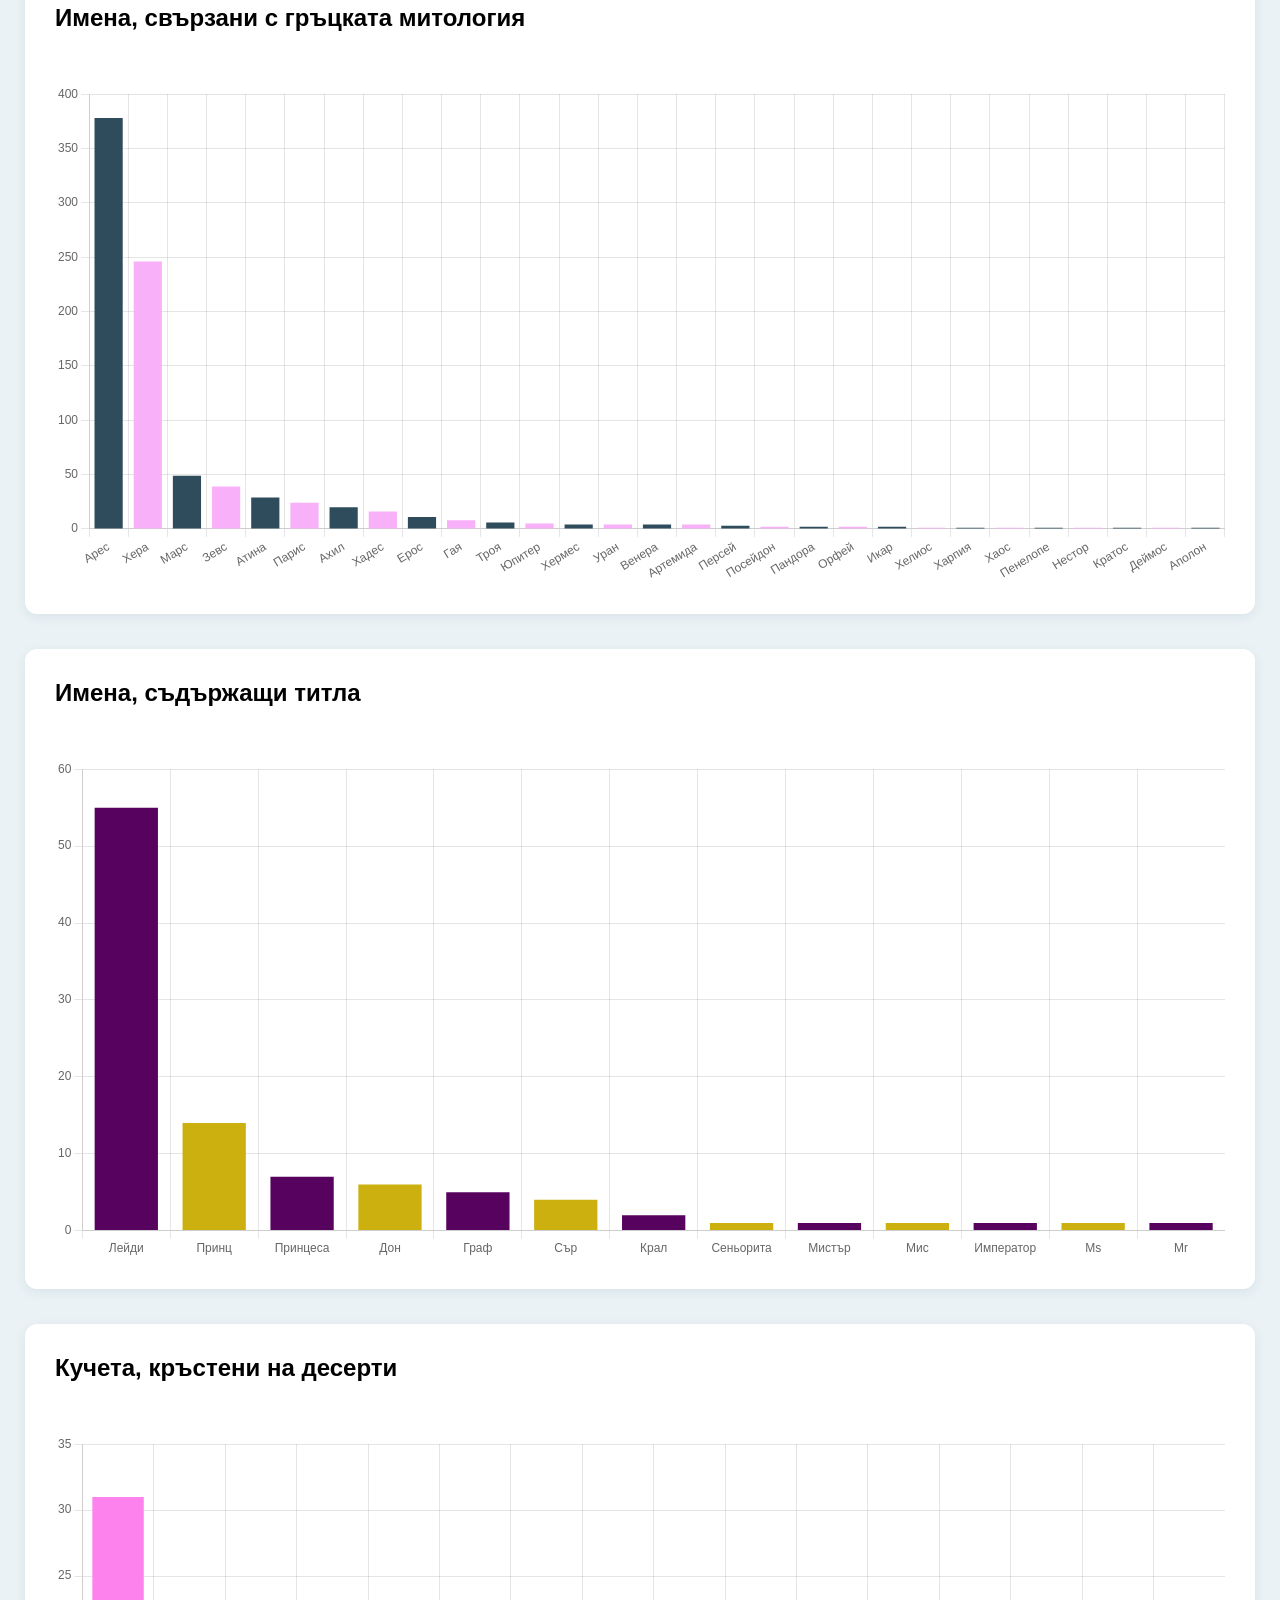
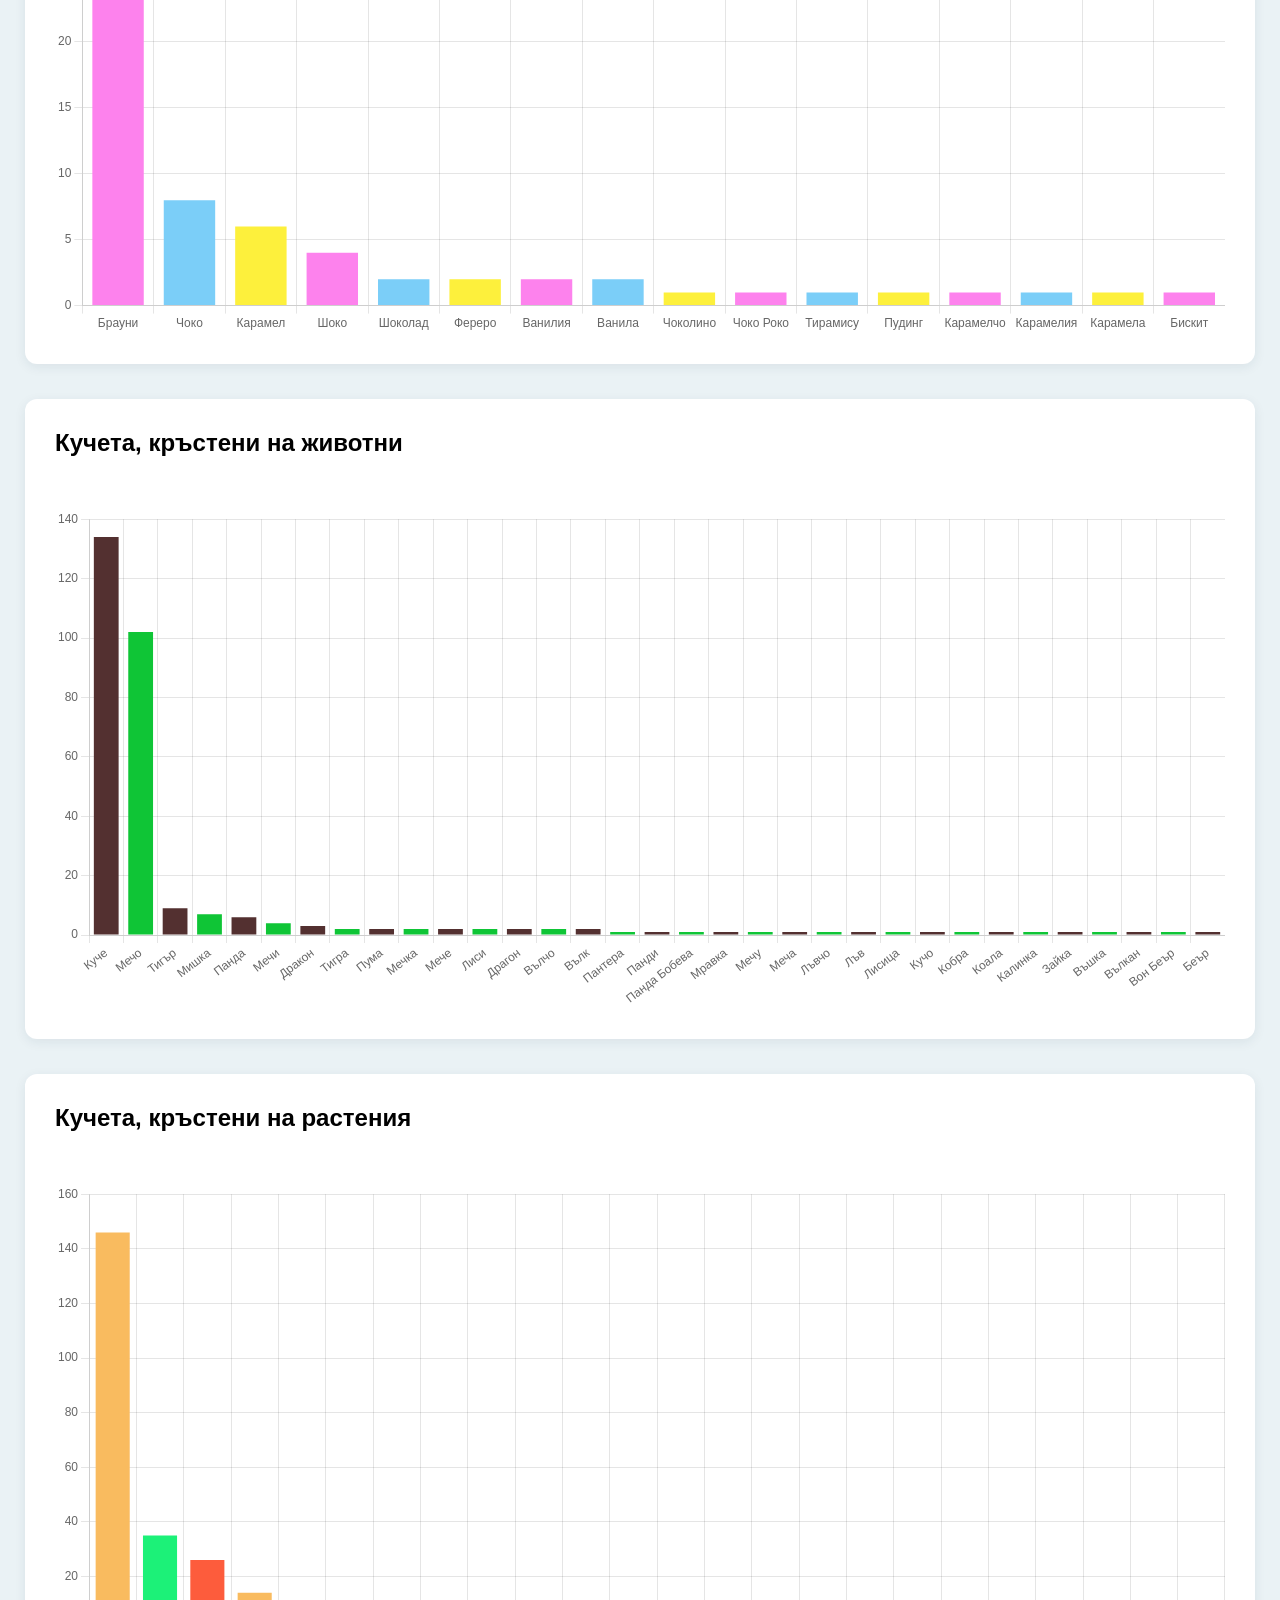
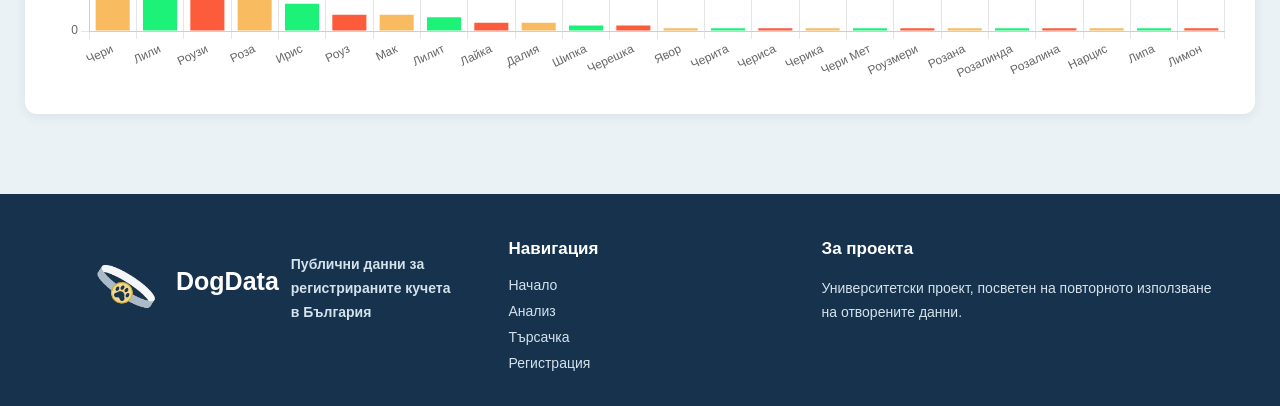
==== commit 70b74f8e: "Added colors to the greek gods chart" ====
--- a/analyses.html
+++ b/analyses.html
@@ -159,7 +159,7 @@
 
             <section class="name-statistics">
                 <div class="name-content">
-                    <h2>Кучета, кръстени на други животни</h2>
+                    <h2>Кучета, кръстени на животни</h2>
                     <canvas id="animalChart"></canvas>
                 </div>
             </section>
